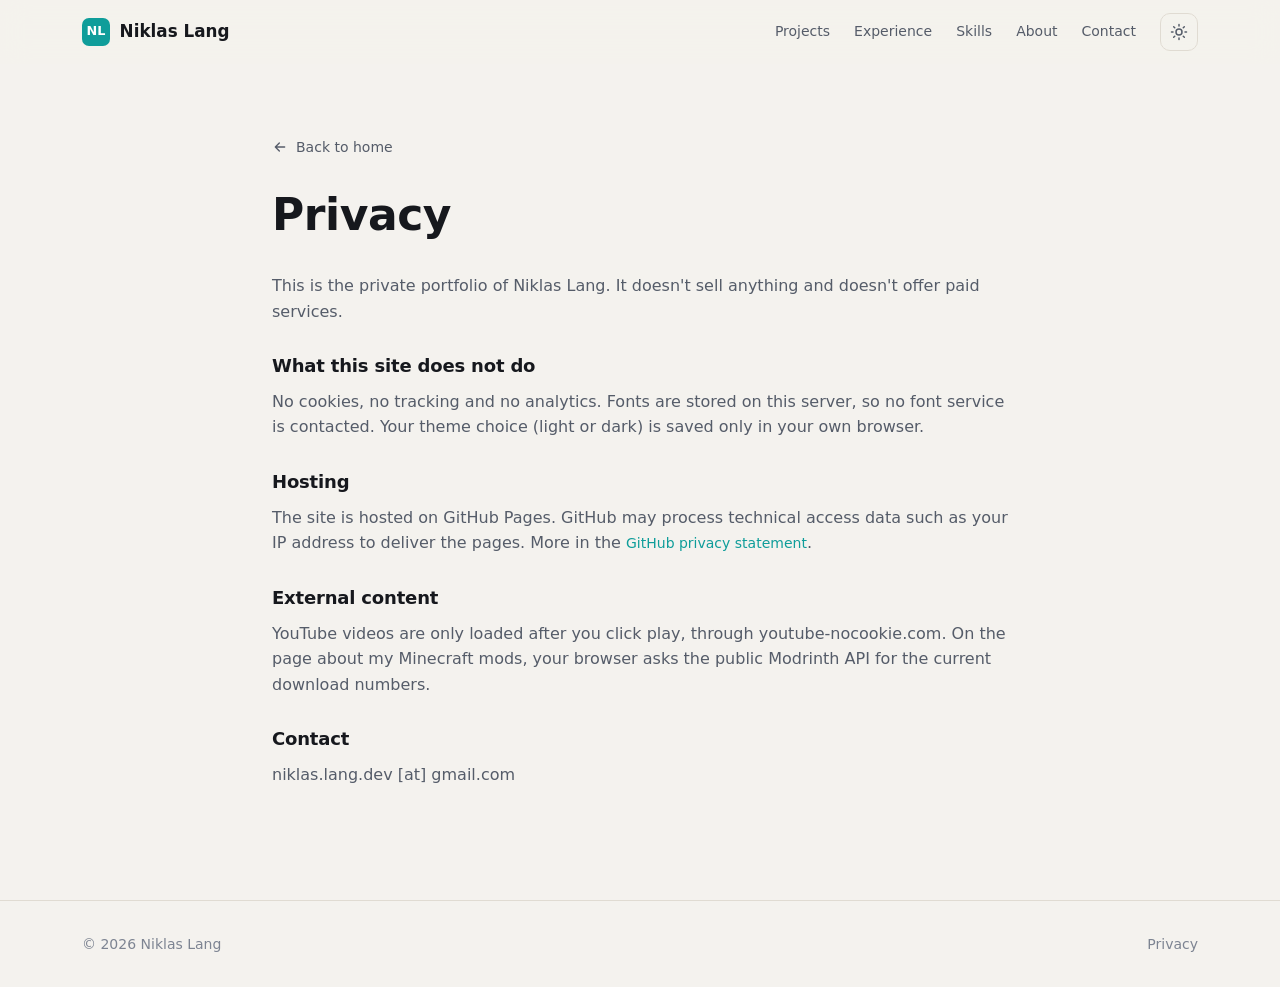
==== privacy.html @ 6e10ae69 "Updatet Infos" ====
<!doctype html>
<html lang="en" data-theme="dark">
<head>
  <meta charset="utf-8">
  <meta name="viewport" content="width=device-width, initial-scale=1">
  <title>Privacy | Niklas Lang</title>
  <meta name="description" content="Privacy information for this website.">
  <meta property="og:title" content="Niklas Lang | Technical Game Developer">
  <meta property="og:description" content="Gameplay systems, 3D pipelines, mods and game jam projects.">
  <meta property="og:image" content="assets/camping-diorama/cover.webp">
  <link rel="icon" href="data:image/svg+xml,%3Csvg xmlns='http://www.w3.org/2000/svg' viewBox='0 0 32 32'%3E%3Crect width='32' height='32' rx='8' fill='%233ddbd9'/%3E%3Ctext x='16' y='22' font-family='Arial' font-weight='700' font-size='15' text-anchor='middle' fill='%23062625'%3ENL%3C/text%3E%3C/svg%3E">
  <link rel="preload" href="assets/fonts/space-grotesk-latin-700-normal.woff2" as="font" type="font/woff2" crossorigin>
  <link rel="preload" href="assets/fonts/inter-latin-400-normal.woff2" as="font" type="font/woff2" crossorigin>
  <!-- Set the theme before first paint, so there is no flash of the wrong theme -->
  <script>
    (function () {
      var t = null;
      try { t = localStorage.getItem("theme"); } catch (e) {}
      if (!t) t = window.matchMedia("(prefers-color-scheme: light)").matches ? "light" : "dark";
      document.documentElement.setAttribute("data-theme", t);
    })();
  </script>
  <link rel="stylesheet" href="css/style.css">
</head>
<body>
  <a class="skip-link" href="#main">Skip to content</a>

  <header class="site-header">
    <div class="container">
      <a class="brand" href="index.html" aria-label="Niklas Lang, home"><span class="brand-mark">NL</span><span>Niklas Lang</span></a>
      <nav class="nav" id="nav" aria-label="Main">
        <a href="index.html#projects">Projects</a>
        <a href="index.html#experience">Experience</a>
        <a href="index.html#skills">Skills</a>
        <a href="index.html#about">About</a>
        <a href="index.html#contact">Contact</a>
      </nav>
      <button class="icon-btn menu-toggle" type="button" aria-label="Open menu" aria-expanded="false" aria-controls="nav">
        <svg viewBox="0 0 24 24" fill="none" stroke="currentColor" stroke-width="2" stroke-linecap="round"><path d="M4 7h16M4 12h16M4 17h16"/></svg>
      </button>
      <button class="icon-btn theme-toggle" type="button" aria-label="Toggle light and dark theme">
        <svg class="icon-moon" viewBox="0 0 24 24" fill="none" stroke="currentColor" stroke-width="2" stroke-linecap="round" stroke-linejoin="round"><path d="M21 12.8A9 9 0 1 1 11.2 3a7 7 0 0 0 9.8 9.8z"/></svg>
        <svg class="icon-sun" viewBox="0 0 24 24" fill="none" stroke="currentColor" stroke-width="2" stroke-linecap="round"><circle cx="12" cy="12" r="4"/><path d="M12 2v2M12 20v2M4.9 4.9l1.4 1.4M17.7 17.7l1.4 1.4M2 12h2M20 12h2M4.9 19.1l1.4-1.4M17.7 6.3l1.4-1.4"/></svg>
      </button>
    </div>
  </header>

    <main id="main">
    <div class="container legal">
      <a class="back-link" href="index.html"><svg viewBox="0 0 24 24" fill="none" stroke="currentColor" stroke-width="2" stroke-linecap="round" stroke-linejoin="round" aria-hidden="true"><path d="M5 12h14M13 6l6 6-6 6"/></svg>Back to home</a>
      <h1>Privacy</h1>
      <p>This is the private portfolio of Niklas Lang. It doesn't sell anything and doesn't offer paid services.</p>
      <h2>What this site does not do</h2>
      <p>No cookies, no tracking and no analytics. Fonts are stored on this server, so no font service is contacted. Your theme choice (light or dark) is saved only in your own browser.</p>
      <h2>Hosting</h2>
      <p>The site is hosted on GitHub Pages. GitHub may process technical access data such as your IP address to deliver the pages. More in the <a class="text-link" href="https://docs.github.com/en/site-policy/privacy-policies/github-general-privacy-statement" target="_blank" rel="noopener">GitHub privacy statement</a>.</p>
      <h2>External content</h2>
      <p>YouTube videos are only loaded after you click play, through youtube-nocookie.com. On the page about my Minecraft mods, your browser asks the public Modrinth API for the current download numbers.</p>
      <h2>Contact</h2>
      <p>niklas.lang.dev [at] gmail.com</p>
    </div>
  </main>

  <footer class="site-footer">
    <div class="container">
      <span>© <span data-year></span> Niklas Lang</span>
      <div class="footer-links" id="footer-links">
        <a href="privacy.html">Privacy</a>
      </div>
    </div>
  </footer>

  <script src="js/shared.js"></script>
  
</body>
</html>
---- css/style.css ----
/* ==========================================================================
   Niklas Lang – Portfolio
   One stylesheet for all pages. Structure:
   1. Fonts   2. Tokens (colours, spacing, type)   3. Base
   4. Layout & header   5. Hero   6. Sections   7. Cards & filters
   8. Experience / skills / about / contact   9. Project page
   10. Lightbox   11. Placeholders & TODO   12. Motion
   ========================================================================== */

/* ---------- 1. Fonts (self-hosted, no Google CDN) ---------- */
@font-face { font-family: "Inter"; src: url("../assets/fonts/inter-latin-400-normal.woff2") format("woff2"); font-weight: 400; font-display: swap; }
@font-face { font-family: "Inter"; src: url("../assets/fonts/inter-latin-500-normal.woff2") format("woff2"); font-weight: 500; font-display: swap; }
@font-face { font-family: "Inter"; src: url("../assets/fonts/inter-latin-600-normal.woff2") format("woff2"); font-weight: 600; font-display: swap; }
@font-face { font-family: "Space Grotesk"; src: url("../assets/fonts/space-grotesk-latin-500-normal.woff2") format("woff2"); font-weight: 500; font-display: swap; }
@font-face { font-family: "Space Grotesk"; src: url("../assets/fonts/space-grotesk-latin-700-normal.woff2") format("woff2"); font-weight: 700; font-display: swap; }
@font-face { font-family: "JetBrains Mono"; src: url("../assets/fonts/jetbrains-mono-latin-400-normal.woff2") format("woff2"); font-weight: 400; font-display: swap; }

/* ---------- 2. Design tokens ---------- */
:root {
  /* Accent – change this one value to re-colour the whole site */
  --accent: #3ddbd9;
  --accent-ink: #062625;              /* text on accent backgrounds */

  /* Dark theme (default) */
  --bg: #0e1014;
  --bg-soft: #12151b;
  --surface: #161a21;
  --surface-2: #1c212a;
  --border: #262c37;
  --border-strong: #343c4a;
  --text: #e8ebf0;
  --text-muted: #9aa3b2;
  --text-faint: #6b7385;
  --accent-soft: color-mix(in srgb, var(--accent) 14%, transparent);
  --accent-line: color-mix(in srgb, var(--accent) 45%, transparent);
  --grid-line: rgba(255, 255, 255, 0.035);
  --shadow: 0 20px 50px -20px rgba(0, 0, 0, 0.6);

  /* Type */
  --font-head: "Space Grotesk", system-ui, sans-serif;
  --font-body: "Inter", system-ui, sans-serif;
  --font-mono: "JetBrains Mono", ui-monospace, monospace;
  --fs-xs: 0.75rem;
  --fs-sm: 0.875rem;
  --fs-base: 1rem;
  --fs-lg: 1.125rem;
  --fs-xl: clamp(1.4rem, 1.1rem + 1vw, 1.75rem);
  --fs-2xl: clamp(1.9rem, 1.3rem + 2.2vw, 2.75rem);
  --fs-hero: clamp(2.75rem, 1.6rem + 5.2vw, 5.25rem);

  /* Spacing & shape */
  --space-1: 0.25rem; --space-2: 0.5rem; --space-3: 0.75rem; --space-4: 1rem;
  --space-5: 1.5rem; --space-6: 2rem; --space-7: 3rem; --space-8: 4.5rem; --space-9: 7rem;
  --radius: 14px;
  --radius-sm: 8px;
  --max-w: 1180px;
  --gutter: clamp(1rem, 4vw, 2rem);
  --header-h: 64px;
  --ease: cubic-bezier(0.2, 0.7, 0.2, 1);
  color-scheme: dark;
}

/* Light theme – warm off-white, same structure */
:root[data-theme="light"] {
  --accent: #0f9d9a;
  --accent-ink: #ffffff;
  --bg: #f4f2ee;
  --bg-soft: #efece6;
  --surface: #fbfaf7;
  --surface-2: #f1eee8;
  --border: #e0dbd2;
  --border-strong: #cfc8bc;
  --text: #16181d;
  --text-muted: #555c69;
  --text-faint: #7d8492;
  --grid-line: rgba(0, 0, 0, 0.045);
  --shadow: 0 20px 40px -24px rgba(40, 30, 10, 0.25);
  color-scheme: light;
}

/* ---------- 3. Base ---------- */
*, *::before, *::after { box-sizing: border-box; }
html { scroll-behavior: smooth; scroll-padding-top: calc(var(--header-h) + 1rem); -webkit-text-size-adjust: 100%; }
body {
  margin: 0;
  background: var(--bg);
  color: var(--text);
  font-family: var(--font-body);
  font-size: var(--fs-base);
  line-height: 1.6;
  -webkit-font-smoothing: antialiased;
  overflow-x: hidden;
  transition: background-color 0.3s var(--ease), color 0.3s var(--ease);
}
img { max-width: 100%; display: block; }
h1, h2, h3, h4 { font-family: var(--font-head); line-height: 1.15; margin: 0; font-weight: 700; letter-spacing: -0.01em; }
p { margin: 0; }
a { color: inherit; text-decoration: none; }
a:hover { color: var(--accent); }
ul { margin: 0; padding: 0; }
button { font: inherit; color: inherit; background: none; border: 0; cursor: pointer; }
:focus-visible { outline: 2px solid var(--accent); outline-offset: 3px; border-radius: 4px; }
::selection { background: var(--accent); color: var(--accent-ink); }

.container { width: 100%; max-width: var(--max-w); margin: 0 auto; padding: 0 var(--gutter); }
.visually-hidden { position: absolute !important; width: 1px; height: 1px; overflow: hidden; clip: rect(0 0 0 0); white-space: nowrap; }
.skip-link { position: absolute; left: 1rem; top: -100px; background: var(--accent); color: var(--accent-ink); padding: 0.5rem 1rem; border-radius: var(--radius-sm); z-index: 100; }
.skip-link:focus { top: 1rem; }
.mono { font-family: var(--font-mono); font-size: var(--fs-xs); letter-spacing: 0.04em; }

/* ---------- 4. Header ---------- */
.site-header {
  position: sticky; top: 0; z-index: 50;
  height: var(--header-h);
  background: color-mix(in srgb, var(--bg) 78%, transparent);
  backdrop-filter: blur(14px) saturate(140%);
  -webkit-backdrop-filter: blur(14px) saturate(140%);
  border-bottom: 1px solid transparent;
  transition: border-color 0.3s var(--ease);
}
.site-header.scrolled { border-bottom-color: var(--border); }
.site-header .container { height: 100%; display: flex; align-items: center; gap: var(--space-5); }
.brand { font-family: var(--font-head); font-weight: 700; font-size: 1.05rem; display: flex; align-items: center; gap: 0.6rem; white-space: nowrap; }
.brand-mark {
  width: 28px; height: 28px; border-radius: 7px; display: grid; place-items: center;
  background: var(--accent); color: var(--accent-ink); font-size: 0.8rem; font-weight: 700; letter-spacing: 0;
}
.nav { margin-left: auto; display: flex; gap: var(--space-5); font-size: var(--fs-sm); color: var(--text-muted); }
.nav a { position: relative; padding: 0.25rem 0; }
.nav a::after { content: ""; position: absolute; left: 0; right: 0; bottom: -2px; height: 1px; background: var(--accent); transform: scaleX(0); transform-origin: left; transition: transform 0.25s var(--ease); }
.nav a:hover::after, .nav a.active::after { transform: scaleX(1); }
.nav a.active { color: var(--text); }
.icon-btn {
  width: 38px; height: 38px; border-radius: 10px; display: grid; place-items: center; flex-shrink: 0;
  border: 1px solid var(--border); color: var(--text-muted); transition: all 0.2s var(--ease);
}
.icon-btn:hover { color: var(--accent); border-color: var(--accent-line); }
.icon-btn svg { width: 18px; height: 18px; }
.theme-toggle .icon-sun { display: none; }
:root[data-theme="light"] .theme-toggle .icon-sun { display: block; }
:root[data-theme="light"] .theme-toggle .icon-moon { display: none; }
.menu-toggle { display: none; }

@media (max-width: 760px) {
  .nav {
    position: fixed; inset: var(--header-h) 0 auto 0; flex-direction: column; gap: 0;
    background: var(--bg); border-bottom: 1px solid var(--border); padding: var(--space-2) var(--gutter) var(--space-4);
    transform: translateY(-8px); opacity: 0; pointer-events: none; transition: all 0.25s var(--ease);
  }
  .nav.open { transform: none; opacity: 1; pointer-events: auto; }
  .nav a { padding: var(--space-3) 0; font-size: var(--fs-base); border-bottom: 1px solid var(--border); }
  .nav a:last-child { border-bottom: 0; }
  .nav a::after { display: none; }
  .menu-toggle { display: grid; margin-left: auto; }
  .theme-toggle { margin-left: 0; }
}

/* ---------- 5. Hero ---------- */
.hero { position: relative; padding: clamp(3.5rem, 10vw, 7.5rem) 0 clamp(3rem, 8vw, 6rem); overflow: hidden; }
/* subtle blueprint grid – static, fades out towards the bottom */
.hero::before {
  content: ""; position: absolute; inset: 0; z-index: -1;
  background-image:
    linear-gradient(var(--grid-line) 1px, transparent 1px),
    linear-gradient(90deg, var(--grid-line) 1px, transparent 1px);
  background-size: 48px 48px;
  mask-image: radial-gradient(ellipse 80% 70% at 30% 30%, #000 30%, transparent 75%);
  -webkit-mask-image: radial-gradient(ellipse 80% 70% at 30% 30%, #000 30%, transparent 75%);
}
.hero::after {
  content: ""; position: absolute; z-index: -1; width: 520px; height: 520px; right: -120px; top: -160px;
  background: radial-gradient(circle, var(--accent-soft), transparent 65%); filter: blur(10px);
}
.hero-grid { display: grid; grid-template-columns: 1.4fr 1fr; gap: var(--space-7); align-items: end; }
.hero-label { color: var(--accent); display: inline-flex; align-items: center; gap: 0.6rem; margin-bottom: var(--space-5); }
.hero-label .dot { width: 8px; height: 8px; border-radius: 50%; background: var(--accent); box-shadow: 0 0 0 4px var(--accent-soft); }
.hero h1 { font-size: var(--fs-hero); letter-spacing: -0.035em; line-height: 0.98; }
.hero h1 .role { display: block; color: var(--text-muted); font-weight: 500; font-size: 0.48em; letter-spacing: -0.015em; margin-top: 0.5rem; }
.hero-tagline { font-size: var(--fs-lg); color: var(--text-muted); max-width: 34rem; margin-top: var(--space-5); }
.hero-actions { display: flex; flex-wrap: wrap; gap: var(--space-3); margin-top: var(--space-6); align-items: center; }
.hero-social { display: flex; gap: var(--space-2); margin-left: var(--space-2); }

.now-card { background: var(--surface); border: 1px solid var(--border); border-radius: var(--radius); padding: var(--space-5); box-shadow: var(--shadow); }
.now-card h2 { font-family: var(--font-mono); font-weight: 400; font-size: var(--fs-xs); color: var(--text-faint); letter-spacing: 0.08em; text-transform: uppercase; margin-bottom: var(--space-4); }
.now-card li { list-style: none; display: grid; grid-template-columns: 14px 1fr; gap: var(--space-3); font-size: var(--fs-sm); color: var(--text-muted); padding: var(--space-2) 0; }
.now-card li + li { border-top: 1px dashed var(--border); }
.now-card li::before { content: ""; width: 6px; height: 6px; margin-top: 0.55em; border-radius: 2px; background: var(--accent); }
.now-card .loc { margin-top: var(--space-4); padding-top: var(--space-4); border-top: 1px solid var(--border); color: var(--text-faint); }

@media (max-width: 860px) {
  .hero-grid { grid-template-columns: 1fr; gap: var(--space-6); }
}

/* Buttons */
.btn {
  display: inline-flex; align-items: center; gap: 0.55rem; padding: 0.75rem 1.2rem; border-radius: 10px;
  font-weight: 500; font-size: var(--fs-sm); border: 1px solid var(--border-strong); color: var(--text);
  transition: transform 0.2s var(--ease), background 0.2s var(--ease), border-color 0.2s var(--ease), color 0.2s;
}
.btn svg { width: 16px; height: 16px; }
.btn:hover { border-color: var(--accent); color: var(--accent); transform: translateY(-1px); }
.btn-primary { background: var(--accent); color: var(--accent-ink); border-color: var(--accent); }
.btn-primary:hover { color: var(--accent-ink); background: color-mix(in srgb, var(--accent) 88%, #fff); }

/* ---------- 6. Sections ---------- */
.section { padding: var(--space-9) 0 0; }
.section:last-of-type { padding-bottom: var(--space-9); }
.section-head { display: flex; align-items: end; justify-content: space-between; gap: var(--space-5); flex-wrap: wrap; margin-bottom: var(--space-6); }
.section-kicker { color: var(--accent); margin-bottom: var(--space-3); display: block; }
.section-head h2 { font-size: var(--fs-2xl); }
.section-sub { color: var(--text-muted); max-width: 36rem; margin-top: var(--space-3); }

/* ---------- 7. Filters & project cards ---------- */
.filters { display: flex; flex-wrap: wrap; gap: var(--space-2); }
.filter {
  padding: 0.45rem 0.9rem; border-radius: 999px; border: 1px solid var(--border); font-size: var(--fs-sm); color: var(--text-muted);
  transition: all 0.2s var(--ease);
}
.filter:hover { color: var(--text); border-color: var(--border-strong); }
.filter[aria-pressed="true"] { background: var(--accent); border-color: var(--accent); color: var(--accent-ink); }

.project-grid { display: grid; grid-template-columns: repeat(6, 1fr); gap: var(--space-5); }
.project-grid .card { grid-column: span 2; }
.project-grid .card:first-child { grid-column: 1 / -1; }
.project-grid .card:first-child .card-media { aspect-ratio: 21 / 9; }
.project-grid.wip-grid { grid-template-columns: repeat(2, 1fr); }
.project-grid.wip-grid .card, .project-grid.wip-grid .card:first-child { grid-column: auto; }
.project-grid.wip-grid .card:first-child .card-media { aspect-ratio: 16 / 10; }
@media (max-width: 1000px) {
  .project-grid .card { grid-column: span 3; }
}
@media (max-width: 760px) {
  .project-grid, .project-grid.wip-grid { grid-template-columns: 1fr; }
  .project-grid .card, .project-grid .card:first-child { grid-column: 1 / -1; }
  .project-grid .card:first-child .card-media { aspect-ratio: 16 / 10; }
}
.card {
  --mx: 50%; --my: 50%;
  position: relative; display: flex; flex-direction: column; border-radius: var(--radius); overflow: hidden;
  background: var(--surface); border: 1px solid var(--border);
  transition: border-color 0.3s var(--ease), transform 0.3s var(--ease), box-shadow 0.3s var(--ease);
  isolation: isolate;
}
.card.is-hidden { display: none; }
/* cursor-following glow */
.card::before {
  content: ""; position: absolute; inset: 0; z-index: 2; pointer-events: none; opacity: 0; transition: opacity 0.3s var(--ease);
  background: radial-gradient(420px circle at var(--mx) var(--my), color-mix(in srgb, var(--accent) 12%, transparent), transparent 45%);
}
.card:hover { border-color: var(--accent-line); transform: translateY(-3px); box-shadow: var(--shadow); }
.card:hover::before { opacity: 1; }
.card-link { position: absolute; inset: 0; z-index: 3; border-radius: var(--radius); }
.card-media { position: relative; aspect-ratio: 16 / 10; overflow: hidden; background: var(--surface-2); }
.card-media img, .card-media video, .card-media .placeholder { position: absolute; inset: 0; width: 100%; height: 100%; object-fit: cover; }
.card-media img { transition: transform 0.6s var(--ease), opacity 0.4s var(--ease); }
.card:hover .card-media img { transform: scale(1.04); }
.card-media video { opacity: 0; transition: opacity 0.4s var(--ease); }
.card.playing .card-media video { opacity: 1; }
.card-media::after { content: ""; position: absolute; inset: 0; background: linear-gradient(to top, color-mix(in srgb, var(--surface) 55%, transparent), transparent 40%); pointer-events: none; }
.card-body { padding: var(--space-5); display: flex; flex-direction: column; gap: var(--space-3); flex: 1; }
.card-title { font-size: var(--fs-xl); display: flex; align-items: center; gap: var(--space-3); flex-wrap: wrap; }
.card-tagline { color: var(--text-muted); font-size: var(--fs-sm); }
.card-foot { margin-top: auto; display: flex; align-items: center; justify-content: space-between; gap: var(--space-3); padding-top: var(--space-2); }
.card-arrow { width: 34px; height: 34px; border-radius: 50%; display: grid; place-items: center; border: 1px solid var(--border); color: var(--text-muted); transition: all 0.25s var(--ease); flex-shrink: 0; }
.card-arrow svg { width: 15px; height: 15px; }
.card:hover .card-arrow { background: var(--accent); border-color: var(--accent); color: var(--accent-ink); transform: rotate(-45deg); }
.card.is-soon .card-media img, .card.is-soon .card-media .placeholder { filter: saturate(0.4) blur(1px); opacity: 0.6; }

.chips { display: flex; flex-wrap: wrap; gap: 0.4rem; }
.chip { font-family: var(--font-mono); font-size: 0.7rem; padding: 0.25rem 0.55rem; border-radius: 6px; background: var(--surface-2); color: var(--text-muted); border: 1px solid var(--border); white-space: nowrap; }
.badge {
  font-family: var(--font-mono); font-size: 0.66rem; font-weight: 400; letter-spacing: 0.06em; text-transform: uppercase;
  padding: 0.25rem 0.55rem; border-radius: 6px; background: var(--accent-soft); color: var(--accent); border: 1px solid var(--accent-line);
  display: inline-flex; align-items: center; gap: 0.4rem; white-space: nowrap;
}
.badge::before { content: ""; width: 6px; height: 6px; border-radius: 50%; background: currentColor; animation: pulse 2s infinite; }
.badge.soon { background: transparent; color: var(--text-muted); border-color: var(--border-strong); }
.badge.soon::before { animation: none; }
@keyframes pulse { 50% { opacity: 0.35; } }
.badge-float { position: absolute; top: var(--space-4); left: var(--space-4); z-index: 1; backdrop-filter: blur(6px); background: color-mix(in srgb, var(--bg) 70%, transparent); }

/* Other work – compact horizontal cards */
.other-grid { display: grid; grid-template-columns: repeat(auto-fill, minmax(320px, 1fr)); gap: var(--space-4); }
.mini-card { display: grid; grid-template-columns: 120px 1fr; gap: var(--space-4); align-items: center; padding: var(--space-3); border-radius: var(--radius); background: var(--surface); border: 1px solid var(--border); transition: border-color 0.25s var(--ease); }
.mini-card:hover { border-color: var(--accent-line); }
.mini-media { position: relative; aspect-ratio: 1; border-radius: var(--radius-sm); overflow: hidden; background: var(--surface-2); padding: 0; }
.mini-media img, .mini-media .placeholder { width: 100%; height: 100%; object-fit: cover; }
.mini-media:hover img { transform: scale(1.05); }
.mini-media img { transition: transform 0.4s var(--ease); }
.mini-body h3 { font-size: var(--fs-lg); margin-bottom: var(--space-1); }
.mini-body p { font-size: var(--fs-sm); color: var(--text-muted); margin-bottom: var(--space-3); }
.mini-actions { display: flex; align-items: center; gap: var(--space-3); flex-wrap: wrap; }
.text-link { font-size: var(--fs-sm); color: var(--accent); display: inline-flex; align-items: center; gap: 0.35rem; font-weight: 500; }
.text-link svg { width: 14px; height: 14px; }
@media (max-width: 420px) { .mini-card { grid-template-columns: 88px 1fr; } .other-grid { grid-template-columns: 1fr; } }

/* ---------- 8. Experience / skills / about / contact ---------- */
.timeline { position: relative; display: grid; gap: var(--space-2); }
.tl-item { display: grid; grid-template-columns: 170px 1fr; gap: var(--space-5); padding: var(--space-5) 0; border-top: 1px solid var(--border); }
.tl-item:last-child { border-bottom: 1px solid var(--border); }
.tl-period { color: var(--text-faint); padding-top: 0.2rem; }
.tl-item h3 { font-size: var(--fs-lg); }
.tl-org { color: var(--accent); font-size: var(--fs-sm); font-weight: 500; margin-top: 0.15rem; }
.tl-text { color: var(--text-muted); font-size: var(--fs-sm); margin-top: var(--space-2); }
@media (max-width: 640px) { .tl-item { grid-template-columns: 1fr; gap: var(--space-2); } }

.skills-grid { display: grid; grid-template-columns: repeat(auto-fit, minmax(250px, 1fr)); gap: var(--space-4); }
.skill-group { background: var(--surface); border: 1px solid var(--border); border-radius: var(--radius); padding: var(--space-5); }
.skill-group h3 { font-size: var(--fs-base); margin-bottom: var(--space-4); display: flex; justify-content: space-between; align-items: baseline; }
.skill-group h3 .mono { color: var(--text-faint); font-weight: 400; }
.skill-group .chip { font-size: 0.75rem; }

.about-grid { display: grid; grid-template-columns: 1fr 1.6fr; gap: var(--space-7); }
.about-text { display: grid; gap: var(--space-4); color: var(--text-muted); font-size: var(--fs-lg); }
.about-text p:first-child { color: var(--text); }
.about-meta { display: grid; gap: var(--space-4); align-content: start; }
.meta-row { display: grid; gap: var(--space-1); padding-bottom: var(--space-4); border-bottom: 1px solid var(--border); }
.meta-row .mono { color: var(--text-faint); text-transform: uppercase; letter-spacing: 0.08em; }
@media (max-width: 860px) { .about-grid { grid-template-columns: 1fr; gap: var(--space-6); } }

.contact-box {
  position: relative; overflow: hidden; border-radius: calc(var(--radius) * 1.4); border: 1px solid var(--border);
  background: var(--surface); padding: clamp(2rem, 6vw, 4rem); text-align: center;
}
.contact-box::before {
  content: ""; position: absolute; inset: 0; z-index: 0;
  background-image: linear-gradient(var(--grid-line) 1px, transparent 1px), linear-gradient(90deg, var(--grid-line) 1px, transparent 1px);
  background-size: 32px 32px; mask-image: radial-gradient(ellipse at center, #000, transparent 70%); -webkit-mask-image: radial-gradient(ellipse at center, #000, transparent 70%);
}
.contact-box > * { position: relative; }
.contact-box h2 { font-size: var(--fs-2xl); margin-bottom: var(--space-3); }
.contact-box p { color: var(--text-muted); max-width: 32rem; margin: 0 auto var(--space-6); }
.contact-actions { display: flex; justify-content: center; flex-wrap: wrap; gap: var(--space-3); }

.site-footer { border-top: 1px solid var(--border); padding: var(--space-6) 0; color: var(--text-faint); font-size: var(--fs-sm); }
.site-footer .container { display: flex; justify-content: space-between; align-items: center; gap: var(--space-4); flex-wrap: wrap; }
.footer-links { display: flex; gap: var(--space-5); flex-wrap: wrap; }

/* ---------- 9. Project page ---------- */
.project-hero { padding: var(--space-7) 0 var(--space-6); }
.back-link { display: inline-flex; align-items: center; gap: 0.5rem; color: var(--text-muted); font-size: var(--fs-sm); margin-bottom: var(--space-6); }
.back-link svg { width: 16px; height: 16px; transform: rotate(180deg); }
.project-title-row { display: flex; align-items: center; gap: var(--space-4); flex-wrap: wrap; margin-bottom: var(--space-4); }
.project-hero h1 { font-size: var(--fs-hero); letter-spacing: -0.035em; }
.project-tagline { font-size: var(--fs-lg); color: var(--text-muted); max-width: 46rem; }
.project-chips { margin-top: var(--space-5); }

.media-frame { position: relative; border-radius: var(--radius); overflow: hidden; border: 1px solid var(--border); background: #000; aspect-ratio: 16 / 9; }
.media-frame img, .media-frame iframe, .media-frame .placeholder { position: absolute; inset: 0; width: 100%; height: 100%; object-fit: cover; border: 0; }
.media-frame.portrait { aspect-ratio: 16 / 9; }
.media-frame.portrait img { object-fit: contain; }
.media-frame.portrait .blur-bg { position: absolute; inset: -20px; width: calc(100% + 40px); height: calc(100% + 40px); object-fit: cover; filter: blur(28px) brightness(0.55); }
.yt-poster { position: absolute; inset: 0; width: 100%; height: 100%; padding: 0; }
.yt-poster img { transition: transform 0.6s var(--ease), filter 0.3s; }
.yt-poster:hover img { transform: scale(1.02); filter: brightness(0.85); }
.yt-play {
  position: absolute; left: 50%; top: 50%; translate: -50% -50%; display: flex; align-items: center; gap: 0.75rem;
  padding: 0.9rem 1.4rem 0.9rem 1rem; border-radius: 999px; background: var(--accent); color: var(--accent-ink); font-weight: 600; font-size: var(--fs-sm);
  box-shadow: 0 10px 40px -10px rgba(0, 0, 0, 0.7); transition: transform 0.25s var(--ease);
}
.yt-play svg { width: 22px; height: 22px; }
.yt-poster:hover .yt-play { transform: scale(1.05); }
.yt-note { position: absolute; bottom: var(--space-3); left: 50%; translate: -50% 0; font-size: 0.7rem; color: rgba(255, 255, 255, 0.75); background: rgba(0, 0, 0, 0.55); padding: 0.25rem 0.6rem; border-radius: 6px; white-space: nowrap; }

.project-layout { display: grid; grid-template-columns: minmax(0, 1fr) 320px; gap: var(--space-7); padding: var(--space-7) 0 0; align-items: start; }
.project-main { display: grid; gap: var(--space-8); min-width: 0; }
.project-aside { position: sticky; top: calc(var(--header-h) + var(--space-5)); display: grid; gap: var(--space-4); }
@media (max-width: 960px) { .project-layout { grid-template-columns: 1fr; } .project-aside { position: static; order: -1; } }

.facts { background: var(--surface); border: 1px solid var(--border); border-radius: var(--radius); padding: var(--space-5); }
.facts h2, .aside-title { font-family: var(--font-mono); font-weight: 400; font-size: var(--fs-xs); color: var(--text-faint); letter-spacing: 0.08em; text-transform: uppercase; margin-bottom: var(--space-3); }
.facts dl { margin: 0; display: grid; }
.facts .fact { display: grid; gap: 0.1rem; padding: var(--space-3) 0; border-top: 1px solid var(--border); }
.facts .fact:first-child { border-top: 0; padding-top: 0; }
.facts dt { font-size: var(--fs-xs); color: var(--text-faint); }
.facts dd { margin: 0; font-size: var(--fs-sm); }
.stats { display: grid; grid-template-columns: 1fr 1fr; gap: var(--space-3); }
.stat { background: var(--surface); border: 1px solid var(--border); border-radius: var(--radius); padding: var(--space-4); }
.stat-num { font-family: var(--font-head); font-size: 1.9rem; font-weight: 700; color: var(--accent); line-height: 1; font-variant-numeric: tabular-nums; }
.stat-label { font-size: var(--fs-xs); color: var(--text-muted); margin-top: var(--space-2); }
.stat-live { font-family: var(--font-mono); font-size: 0.62rem; color: var(--text-faint); margin-top: var(--space-2); display: flex; align-items: center; gap: 0.35rem; }
.stat-live::before { content: ""; width: 6px; height: 6px; border-radius: 50%; background: #39d353; }
.stat-live.offline::before { background: var(--text-faint); }
.link-buttons { display: grid; gap: var(--space-2); }
.link-buttons .btn { justify-content: space-between; }

.block h2 { font-size: var(--fs-xl); margin-bottom: var(--space-4); display: flex; align-items: center; gap: var(--space-3); }
.block h2 .mono { color: var(--accent); font-size: var(--fs-sm); }
.prose { color: var(--text-muted); font-size: var(--fs-lg); max-width: 46rem; }
.built-list { display: grid; gap: var(--space-3); max-width: 46rem; }
.built-list li { list-style: none; display: grid; grid-template-columns: 22px 1fr; gap: var(--space-3); color: var(--text-muted); }
.built-list li::before { content: "→"; color: var(--accent); font-family: var(--font-mono); }
.callout { border-left: 2px solid var(--accent); padding: var(--space-2) 0 var(--space-2) var(--space-5); }

.gallery { display: grid; grid-template-columns: repeat(auto-fill, minmax(220px, 1fr)); gap: var(--space-3); margin-top: var(--space-4); }
.gallery.portraits { grid-template-columns: repeat(auto-fill, minmax(150px, 1fr)); }
.gallery-item { position: relative; aspect-ratio: 16 / 10; border-radius: var(--radius-sm); overflow: hidden; border: 1px solid var(--border); background: var(--surface-2); padding: 0; }
.gallery.portraits .gallery-item { aspect-ratio: 9 / 16; }
.gallery-item img { width: 100%; height: 100%; object-fit: cover; transition: transform 0.5s var(--ease); }
.gallery-item:hover img { transform: scale(1.05); }
.gallery-item::after { content: ""; position: absolute; inset: 0; border-radius: inherit; box-shadow: inset 0 0 0 0 var(--accent); transition: box-shadow 0.2s; }
.gallery-item:hover::after { box-shadow: inset 0 0 0 2px var(--accent); }
.breakdown { display: grid; gap: var(--space-7); }
.breakdown-step h3 { font-size: var(--fs-lg); margin-bottom: var(--space-3); display: flex; gap: var(--space-3); align-items: baseline; }
.breakdown-step h3 .mono { color: var(--text-faint); }
.breakdown-step .prose { font-size: var(--fs-base); }

.next-project { display: flex; justify-content: space-between; align-items: center; gap: var(--space-4); padding: var(--space-6); margin-top: var(--space-8); border-radius: var(--radius); border: 1px solid var(--border); background: var(--surface); transition: border-color 0.25s; }
.next-project:hover { border-color: var(--accent-line); color: inherit; }
.next-project .mono { color: var(--text-faint); display: block; margin-bottom: var(--space-1); }
.next-project strong { font-family: var(--font-head); font-size: var(--fs-xl); }
.next-project:hover strong { color: var(--accent); }
.wip-note { display: flex; gap: var(--space-3); align-items: center; padding: var(--space-4) var(--space-5); border: 1px dashed var(--border-strong); border-radius: var(--radius); color: var(--text-muted); }
.not-found { padding: var(--space-9) 0; text-align: center; display: grid; gap: var(--space-4); justify-items: center; }

/* Imprint */
.legal { padding: var(--space-8) 0 var(--space-9); max-width: 46rem; }
.legal h1 { font-size: var(--fs-2xl); margin-bottom: var(--space-6); }
.legal h2 { font-size: var(--fs-lg); margin: var(--space-6) 0 var(--space-3); }
.legal p { color: var(--text-muted); }

/* ---------- 10. Lightbox ---------- */
.lightbox { position: fixed; inset: 0; z-index: 200; background: rgba(5, 6, 9, 0.92); backdrop-filter: blur(8px); display: grid; grid-template-rows: auto 1fr auto; opacity: 0; pointer-events: none; transition: opacity 0.25s var(--ease); }
.lightbox.open { opacity: 1; pointer-events: auto; }
.lb-top { display: flex; justify-content: space-between; align-items: center; padding: var(--space-4) var(--gutter); color: #c9cfd9; }
.lb-stage { position: relative; display: grid; place-items: center; padding: 0 var(--space-8); min-height: 0; }
.lb-stage img { max-width: 100%; max-height: 100%; object-fit: contain; border-radius: var(--radius-sm); user-select: none; }
.lb-caption { text-align: center; color: #c9cfd9; font-size: var(--fs-sm); padding: var(--space-4) var(--gutter) var(--space-5); }
.lb-btn { width: 44px; height: 44px; border-radius: 50%; display: grid; place-items: center; color: #fff; border: 1px solid rgba(255, 255, 255, 0.2); background: rgba(255, 255, 255, 0.06); transition: all 0.2s; }
.lb-btn:hover { border-color: var(--accent); color: var(--accent); }
.lb-btn svg { width: 18px; height: 18px; }
.lb-prev, .lb-next { position: absolute; top: 50%; translate: 0 -50%; }
.lb-prev { left: var(--space-4); } .lb-prev svg { transform: rotate(180deg); }
.lb-next { right: var(--space-4); }
@media (max-width: 640px) { .lb-stage { padding: 0 var(--space-3); } .lb-prev, .lb-next { display: none; } }

/* ---------- 11. Pixel art, placeholders, TODO ---------- */
img.pixel { image-rendering: pixelated; image-rendering: crisp-edges; }
.placeholder {
  display: grid; place-items: center; text-align: center; padding: var(--space-5);
  background:
    linear-gradient(var(--grid-line) 1px, transparent 1px) 0 0 / 24px 24px,
    linear-gradient(90deg, var(--grid-line) 1px, transparent 1px) 0 0 / 24px 24px,
    radial-gradient(circle at 30% 20%, color-mix(in srgb, var(--accent) 30%, transparent), transparent 55%),
    linear-gradient(135deg, var(--surface-2), var(--bg-soft));
  color: var(--text-muted);
}
.placeholder span { font-family: var(--font-head); font-weight: 700; font-size: clamp(1rem, 2.5vw, 1.5rem); color: var(--text); opacity: 0.85; }
.placeholder small { display: block; font-family: var(--font-mono); font-size: 0.65rem; letter-spacing: 0.08em; text-transform: uppercase; margin-top: 0.4rem; color: var(--text-faint); }
.todo { font-style: italic; color: var(--text-faint); }
.todo-pill { font-style: normal; font-family: var(--font-mono); font-size: 0.6rem; font-weight: 400; letter-spacing: 0.06em; padding: 0.1rem 0.4rem; border-radius: 4px; background: #f5b83d; color: #2b1d00; margin-right: 0.45rem; vertical-align: 0.15em; }

/* ---------- 12. Motion ---------- */
.reveal { opacity: 0; transform: translateY(18px); transition: opacity 0.7s var(--ease), transform 0.7s var(--ease); }
.reveal.visible { opacity: 1; transform: none; }
@media (prefers-reduced-motion: reduce) {
  html { scroll-behavior: auto; }
  *, *::before, *::after { animation: none !important; transition: none !important; }
  .reveal { opacity: 1; transform: none; }
  .card::before { display: none; }
}

/* hover lift must win over the reveal reset */
.card.reveal.visible:hover { transform: translateY(-3px); }

/* ---------- Project page: video poster, flow, development steps, code ---------- */
.media-frame video { position: absolute; inset: 0; width: 100%; height: 100%; object-fit: cover; }

/* numbered process: a real sequence, so the numbers carry meaning */
.flow { list-style: none; margin: 0; padding: 0; counter-reset: step; display: grid; grid-template-columns: repeat(auto-fit, minmax(118px, 1fr)); gap: var(--space-3); }
.flow-step { counter-increment: step; position: relative; display: grid; gap: var(--space-2); align-content: start; padding: var(--space-4); border-radius: var(--radius-sm); background: var(--surface); border: 1px solid var(--border); font-size: var(--fs-sm); color: var(--text-muted); min-width: 0; overflow-wrap: anywhere; }
.flow-step::before { content: counter(step); width: 26px; height: 26px; border-radius: 50%; display: grid; place-items: center; font-family: var(--font-mono); font-size: 0.75rem; background: var(--accent-soft); color: var(--accent); border: 1px solid var(--accent-line); }
.flow-step strong { color: var(--text); font-family: var(--font-head); font-size: var(--fs-base); }
.flow-step:not(:last-child)::after { content: "→"; position: absolute; right: -0.65rem; top: 1.35rem; color: var(--accent); font-family: var(--font-mono); z-index: 1; }
@media (max-width: 700px) { .flow-step:not(:last-child)::after { display: none; } }

.devlog { display: grid; }
.devlog-item { display: grid; grid-template-columns: 130px 1fr; gap: var(--space-5); padding: var(--space-4) 0; border-top: 1px solid var(--border); }
.devlog-item:last-child { border-bottom: 1px solid var(--border); }
.devlog-when { color: var(--accent); padding-top: 0.2rem; }
.devlog-item h3 { font-size: var(--fs-base); margin-bottom: var(--space-1); }
.devlog-item p { color: var(--text-muted); font-size: var(--fs-sm); max-width: 44rem; }
@media (max-width: 640px) { .devlog-item { grid-template-columns: 1fr; gap: var(--space-1); } }

.snippet { margin: 0; display: grid; gap: var(--space-4); }
.code-frame { border-radius: var(--radius-sm); border: 1px solid var(--border); background: var(--bg-soft); overflow: hidden; min-width: 0; }
.code-head { display: flex; justify-content: space-between; align-items: center; gap: var(--space-3); padding: var(--space-2) var(--space-4); border-bottom: 1px solid var(--border); color: var(--text-faint); background: var(--surface); flex-wrap: wrap; }
.code-frame pre { margin: 0; padding: var(--space-4); overflow-x: auto; font-family: var(--font-mono); font-size: 0.8rem; line-height: 1.65; color: var(--text); tab-size: 4; }
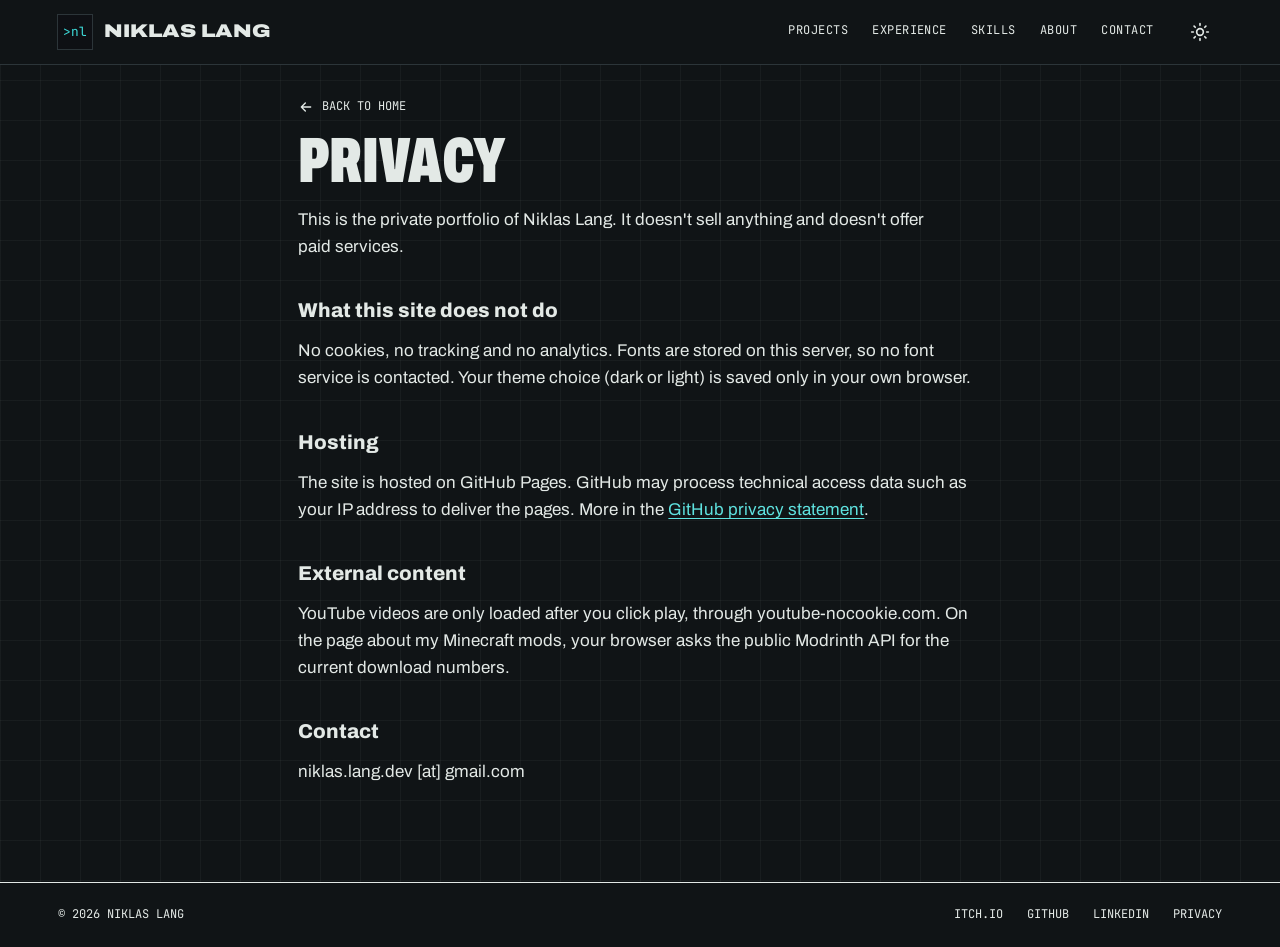
==== commit 1d208ac8: "feat: redesign portfolio as engineering datasheet and update projects - new look: drafting-paper she" ====
--- a/privacy.html
+++ b/privacy.html
@@ -7,17 +7,19 @@
   <meta name="description" content="Privacy information for this website.">
   <meta property="og:title" content="Niklas Lang | Technical Game Developer">
   <meta property="og:description" content="Gameplay systems, 3D pipelines, mods and game jam projects.">
-  <meta property="og:image" content="assets/camping-diorama/cover.webp">
-  <link rel="icon" href="data:image/svg+xml,%3Csvg xmlns='http://www.w3.org/2000/svg' viewBox='0 0 32 32'%3E%3Crect width='32' height='32' rx='8' fill='%233ddbd9'/%3E%3Ctext x='16' y='22' font-family='Arial' font-weight='700' font-size='15' text-anchor='middle' fill='%23062625'%3ENL%3C/text%3E%3C/svg%3E">
-  <link rel="preload" href="assets/fonts/space-grotesk-latin-700-normal.woff2" as="font" type="font/woff2" crossorigin>
-  <link rel="preload" href="assets/fonts/inter-latin-400-normal.woff2" as="font" type="font/woff2" crossorigin>
+  <meta property="og:url" content="https://opniki.github.io/">
+  <meta property="og:type" content="website">
+  <meta property="og:image" content="https://opniki.github.io/assets/og.jpg">
+  <link rel="icon" href="data:image/svg+xml,%3Csvg xmlns='http://www.w3.org/2000/svg' viewBox='0 0 32 32'%3E%3Crect width='32' height='32' fill='%23121517'/%3E%3Ctext x='16' y='21' font-family='monospace' font-size='13' text-anchor='middle' fill='%233ddbd9'%3E%3Enl%3C/text%3E%3C/svg%3E">
+  <link rel="preload" href="assets/fonts/archivo-var-latin.woff2" as="font" type="font/woff2" crossorigin>
   <!-- Set the theme before first paint, so there is no flash of the wrong theme -->
   <script>
     (function () {
       var t = null;
       try { t = localStorage.getItem("theme"); } catch (e) {}
-      if (!t) t = window.matchMedia("(prefers-color-scheme: light)").matches ? "light" : "dark";
+      if (!t) t = "dark"; // dark by default, the toggle switches to the light sheet
       document.documentElement.setAttribute("data-theme", t);
+      document.documentElement.classList.add("js");
     })();
   </script>
   <link rel="stylesheet" href="css/style.css">
@@ -27,7 +29,7 @@
 
   <header class="site-header">
     <div class="container">
-      <a class="brand" href="index.html" aria-label="Niklas Lang, home"><span class="brand-mark">NL</span><span>Niklas Lang</span></a>
+      <a class="brand" href="index.html" aria-label="Niklas Lang, home"><span class="brand-mark" aria-hidden="true">&gt;nl</span><span>Niklas Lang</span></a>
       <nav class="nav" id="nav" aria-label="Main">
         <a href="index.html#projects">Projects</a>
         <a href="index.html#experience">Experience</a>
@@ -51,7 +53,7 @@
       <h1>Privacy</h1>
       <p>This is the private portfolio of Niklas Lang. It doesn't sell anything and doesn't offer paid services.</p>
       <h2>What this site does not do</h2>
-      <p>No cookies, no tracking and no analytics. Fonts are stored on this server, so no font service is contacted. Your theme choice (light or dark) is saved only in your own browser.</p>
+      <p>No cookies, no tracking and no analytics. Fonts are stored on this server, so no font service is contacted. Your theme choice (dark or light) is saved only in your own browser.</p>
       <h2>Hosting</h2>
       <p>The site is hosted on GitHub Pages. GitHub may process technical access data such as your IP address to deliver the pages. More in the <a class="text-link" href="https://docs.github.com/en/site-policy/privacy-policies/github-general-privacy-statement" target="_blank" rel="noopener">GitHub privacy statement</a>.</p>
       <h2>External content</h2>
@@ -65,6 +67,9 @@
     <div class="container">
       <span>© <span data-year></span> Niklas Lang</span>
       <div class="footer-links" id="footer-links">
+        <a href="https://opniki.itch.io/" target="_blank" rel="noopener">itch.io</a>
+        <a href="https://github.com/OPNiki" target="_blank" rel="noopener">GitHub</a>
+        <a href="https://www.linkedin.com/in/niklas-lang-9ab7a83b3/" target="_blank" rel="noopener">LinkedIn</a>
         <a href="privacy.html">Privacy</a>
       </div>
     </div>
--- a/css/style.css
+++ b/css/style.css
@@ -1,488 +1,507 @@
 /* ==========================================================================
-   Niklas Lang – Portfolio
-   One stylesheet for all pages. Structure:
-   1. Fonts   2. Tokens (colours, spacing, type)   3. Base
-   4. Layout & header   5. Hero   6. Sections   7. Cards & filters
-   8. Experience / skills / about / contact   9. Project page
-   10. Lightbox   11. Placeholders & TODO   12. Motion
+   Niklas Lang – portfolio
+   World: engineering drawing sheets. Paper, ink hairlines, one signal colour
+   (turquoise) for "now" and actions, red-line orange only for callouts.
+   Colours and sizes are the tokens in :root. Dark theme = the same sheet at night.
    ========================================================================== */
 
-/* ---------- 1. Fonts (self-hosted, no Google CDN) ---------- */
-@font-face { font-family: "Inter"; src: url("../assets/fonts/inter-latin-400-normal.woff2") format("woff2"); font-weight: 400; font-display: swap; }
-@font-face { font-family: "Inter"; src: url("../assets/fonts/inter-latin-500-normal.woff2") format("woff2"); font-weight: 500; font-display: swap; }
-@font-face { font-family: "Inter"; src: url("../assets/fonts/inter-latin-600-normal.woff2") format("woff2"); font-weight: 600; font-display: swap; }
-@font-face { font-family: "Space Grotesk"; src: url("../assets/fonts/space-grotesk-latin-500-normal.woff2") format("woff2"); font-weight: 500; font-display: swap; }
-@font-face { font-family: "Space Grotesk"; src: url("../assets/fonts/space-grotesk-latin-700-normal.woff2") format("woff2"); font-weight: 700; font-display: swap; }
-@font-face { font-family: "JetBrains Mono"; src: url("../assets/fonts/jetbrains-mono-latin-400-normal.woff2") format("woff2"); font-weight: 400; font-display: swap; }
-
-/* ---------- 2. Design tokens ---------- */
+@font-face {
+  font-family: "Archivo";
+  src: url("../assets/fonts/archivo-var-latin.woff2") format("woff2");
+  font-weight: 100 900;
+  font-stretch: 62% 125%;
+  font-display: swap;
+}
+@font-face {
+  font-family: "JetBrains Mono";
+  src: url("../assets/fonts/jetbrains-mono-latin-400-normal.woff2") format("woff2");
+  font-weight: 400;
+  font-display: swap;
+}
+
 :root {
-  /* Accent – change this one value to re-colour the whole site */
-  --accent: #3ddbd9;
-  --accent-ink: #062625;              /* text on accent backgrounds */
-
-  /* Dark theme (default) */
-  --bg: #0e1014;
-  --bg-soft: #12151b;
-  --surface: #161a21;
-  --surface-2: #1c212a;
-  --border: #262c37;
-  --border-strong: #343c4a;
-  --text: #e8ebf0;
-  --text-muted: #9aa3b2;
-  --text-faint: #6b7385;
-  --accent-soft: color-mix(in srgb, var(--accent) 14%, transparent);
-  --accent-line: color-mix(in srgb, var(--accent) 45%, transparent);
-  --grid-line: rgba(255, 255, 255, 0.035);
-  --shadow: 0 20px 50px -20px rgba(0, 0, 0, 0.6);
-
-  /* Type */
-  --font-head: "Space Grotesk", system-ui, sans-serif;
-  --font-body: "Inter", system-ui, sans-serif;
-  --font-mono: "JetBrains Mono", ui-monospace, monospace;
+  --paper: #eef1ef;
+  --paper-2: #e3e8e5;
+  --ink: #121517;
+  --muted: #4a5450;
+  --rule: #121517;
+  --hair: #c3cbc7;
+  --grid: rgba(18, 21, 23, 0.055);
+  --signal: #1fb5b2;
+  --signal-ink: #062625;
+  --link: #0b6e6b;
+  --redline: #e4572e;
+  --code-bg: #e3e8e5;
+
+  --sans: "Archivo", "Helvetica Neue", Arial, sans-serif;
+  --mono: "JetBrains Mono", ui-monospace, Consolas, monospace;
+
   --fs-xs: 0.75rem;
   --fs-sm: 0.875rem;
-  --fs-base: 1rem;
-  --fs-lg: 1.125rem;
-  --fs-xl: clamp(1.4rem, 1.1rem + 1vw, 1.75rem);
-  --fs-2xl: clamp(1.9rem, 1.3rem + 2.2vw, 2.75rem);
-  --fs-hero: clamp(2.75rem, 1.6rem + 5.2vw, 5.25rem);
-
-  /* Spacing & shape */
-  --space-1: 0.25rem; --space-2: 0.5rem; --space-3: 0.75rem; --space-4: 1rem;
-  --space-5: 1.5rem; --space-6: 2rem; --space-7: 3rem; --space-8: 4.5rem; --space-9: 7rem;
-  --radius: 14px;
-  --radius-sm: 8px;
-  --max-w: 1180px;
-  --gutter: clamp(1rem, 4vw, 2rem);
-  --header-h: 64px;
-  --ease: cubic-bezier(0.2, 0.7, 0.2, 1);
+  --fs-md: 1.0625rem;
+  --fs-lg: 1.25rem;
+  --fs-xl: clamp(1.6rem, 2.4vw, 2.1rem);
+  --fs-2xl: clamp(2.4rem, 5vw, 4rem);
+  --fs-hero: clamp(3rem, 6.4vw, 5.75rem);
+
+  --space-1: 4px; --space-2: 8px; --space-3: 12px; --space-4: 16px; --space-5: 24px;
+  --space-6: 32px; --space-7: 48px; --space-8: 64px; --space-9: 96px;
+
+  --max: 1240px;
+  --gutter: clamp(16px, 3vw, 40px);
+  --ease-out: cubic-bezier(0.16, 1, 0.3, 1);
+  color-scheme: light;
+}
+
+:root[data-theme="dark"] {
+  --paper: #101416;
+  --paper-2: #182024;
+  --ink: #e3e9e6;
+  --muted: #9aa6a1;
+  --rule: #e3e9e6;
+  --hair: #2c3539;
+  --grid: rgba(227, 233, 230, 0.045);
+  --signal: #3ddbd9;
+  --signal-ink: #04201f;
+  --link: #5fe3e0;
+  --redline: #ff7a4d;
+  --code-bg: #182024;
   color-scheme: dark;
 }
 
-/* Light theme – warm off-white, same structure */
-:root[data-theme="light"] {
-  --accent: #0f9d9a;
-  --accent-ink: #ffffff;
-  --bg: #f4f2ee;
-  --bg-soft: #efece6;
-  --surface: #fbfaf7;
-  --surface-2: #f1eee8;
-  --border: #e0dbd2;
-  --border-strong: #cfc8bc;
-  --text: #16181d;
-  --text-muted: #555c69;
-  --text-faint: #7d8492;
-  --grid-line: rgba(0, 0, 0, 0.045);
-  --shadow: 0 20px 40px -24px rgba(40, 30, 10, 0.25);
-  color-scheme: light;
-}
-
-/* ---------- 3. Base ---------- */
+/* ---------- Base ---------- */
 *, *::before, *::after { box-sizing: border-box; }
-html { scroll-behavior: smooth; scroll-padding-top: calc(var(--header-h) + 1rem); -webkit-text-size-adjust: 100%; }
+* { margin: 0; }
+html { -webkit-text-size-adjust: 100%; scroll-behavior: smooth; scroll-padding-top: 80px; }
+@media (prefers-reduced-motion: reduce) { html { scroll-behavior: auto; } }
 body {
-  margin: 0;
-  background: var(--bg);
-  color: var(--text);
-  font-family: var(--font-body);
-  font-size: var(--fs-base);
+  font-family: var(--sans);
+  font-size: var(--fs-md);
   line-height: 1.6;
+  color: var(--ink);
+  background-color: var(--paper);
+  background-image:
+    linear-gradient(var(--grid) 1px, transparent 1px),
+    linear-gradient(90deg, var(--grid) 1px, transparent 1px);
+  background-size: 40px 40px;
+  font-variant-numeric: tabular-nums;
   -webkit-font-smoothing: antialiased;
-  overflow-x: hidden;
-  transition: background-color 0.3s var(--ease), color 0.3s var(--ease);
-}
-img { max-width: 100%; display: block; }
-h1, h2, h3, h4 { font-family: var(--font-head); line-height: 1.15; margin: 0; font-weight: 700; letter-spacing: -0.01em; }
-p { margin: 0; }
-a { color: inherit; text-decoration: none; }
-a:hover { color: var(--accent); }
-ul { margin: 0; padding: 0; }
+}
+img, video, svg { display: block; max-width: 100%; }
+img.pixel { image-rendering: pixelated; }
 button { font: inherit; color: inherit; background: none; border: 0; cursor: pointer; }
-:focus-visible { outline: 2px solid var(--accent); outline-offset: 3px; border-radius: 4px; }
-::selection { background: var(--accent); color: var(--accent-ink); }
-
-.container { width: 100%; max-width: var(--max-w); margin: 0 auto; padding: 0 var(--gutter); }
-.visually-hidden { position: absolute !important; width: 1px; height: 1px; overflow: hidden; clip: rect(0 0 0 0); white-space: nowrap; }
-.skip-link { position: absolute; left: 1rem; top: -100px; background: var(--accent); color: var(--accent-ink); padding: 0.5rem 1rem; border-radius: var(--radius-sm); z-index: 100; }
-.skip-link:focus { top: 1rem; }
-.mono { font-family: var(--font-mono); font-size: var(--fs-xs); letter-spacing: 0.04em; }
-
-/* ---------- 4. Header ---------- */
-.site-header {
-  position: sticky; top: 0; z-index: 50;
-  height: var(--header-h);
-  background: color-mix(in srgb, var(--bg) 78%, transparent);
-  backdrop-filter: blur(14px) saturate(140%);
-  -webkit-backdrop-filter: blur(14px) saturate(140%);
-  border-bottom: 1px solid transparent;
-  transition: border-color 0.3s var(--ease);
-}
-.site-header.scrolled { border-bottom-color: var(--border); }
-.site-header .container { height: 100%; display: flex; align-items: center; gap: var(--space-5); }
-.brand { font-family: var(--font-head); font-weight: 700; font-size: 1.05rem; display: flex; align-items: center; gap: 0.6rem; white-space: nowrap; }
-.brand-mark {
-  width: 28px; height: 28px; border-radius: 7px; display: grid; place-items: center;
-  background: var(--accent); color: var(--accent-ink); font-size: 0.8rem; font-weight: 700; letter-spacing: 0;
-}
-.nav { margin-left: auto; display: flex; gap: var(--space-5); font-size: var(--fs-sm); color: var(--text-muted); }
-.nav a { position: relative; padding: 0.25rem 0; }
-.nav a::after { content: ""; position: absolute; left: 0; right: 0; bottom: -2px; height: 1px; background: var(--accent); transform: scaleX(0); transform-origin: left; transition: transform 0.25s var(--ease); }
-.nav a:hover::after, .nav a.active::after { transform: scaleX(1); }
-.nav a.active { color: var(--text); }
-.icon-btn {
-  width: 38px; height: 38px; border-radius: 10px; display: grid; place-items: center; flex-shrink: 0;
-  border: 1px solid var(--border); color: var(--text-muted); transition: all 0.2s var(--ease);
-}
-.icon-btn:hover { color: var(--accent); border-color: var(--accent-line); }
-.icon-btn svg { width: 18px; height: 18px; }
+a { color: inherit; }
+h1, h2, h3 { line-height: 1.05; text-wrap: balance; }
+p { text-wrap: pretty; }
+::selection { background: var(--signal); color: var(--signal-ink); }
+:focus-visible { outline: 2px solid var(--ink); outline-offset: 2px; box-shadow: 0 0 0 5px var(--signal); }
+html { scrollbar-color: var(--muted) var(--paper); }
+.mono { font-family: var(--mono); font-size: var(--fs-xs); letter-spacing: 0.02em; text-transform: uppercase; }
+[hidden] { display: none !important; }
+
+.container { width: 100%; max-width: var(--max); margin-inline: auto; padding-inline: var(--gutter); }
+
+.skip-link { position: absolute; left: var(--space-4); top: -60px; z-index: 100; background: var(--ink); color: var(--paper); padding: var(--space-2) var(--space-4); }
+.skip-link:focus { top: var(--space-4); }
+
+/* ---------- Links & buttons ---------- */
+.text-link { color: var(--link); text-decoration: underline; text-underline-offset: 3px; text-decoration-thickness: 1px; display: inline-flex; align-items: center; gap: 6px; }
+.text-link:hover { text-decoration-thickness: 2px; }
+.text-link svg, .btn svg { width: 16px; height: 16px; flex: none; }
+
+.btn {
+  display: inline-flex; align-items: center; gap: var(--space-2);
+  min-height: 44px; padding: 0 var(--space-5);
+  font-family: var(--mono); font-size: var(--fs-sm); text-transform: uppercase; letter-spacing: 0.03em;
+  text-decoration: none; color: var(--ink);
+  border: 1.5px solid var(--rule); background: var(--paper);
+  transition: background-color 0.2s var(--ease-out), color 0.2s var(--ease-out), transform 0.2s var(--ease-out);
+}
+.btn:hover { background: var(--ink); color: var(--paper); }
+.btn:active { transform: translateY(1px); }
+.btn-primary { background: var(--signal); color: var(--signal-ink); border-color: var(--signal); }
+.btn-primary:hover { background: var(--ink); color: var(--paper); border-color: var(--ink); }
+.btn[aria-disabled="true"] { opacity: 0.5; pointer-events: none; }
+
+.icon-btn { width: 44px; height: 44px; display: grid; place-items: center; color: var(--ink); }
+.icon-btn svg { width: 20px; height: 20px; }
+.icon-btn:hover { color: var(--link); }
+
+/* ---------- Header ---------- */
+.site-header { position: sticky; top: 0; z-index: 50; background: var(--paper); border-bottom: 1px solid var(--hair); transition: border-color 0.2s; }
+.site-header.scrolled { border-bottom-color: var(--rule); }
+.site-header .container { display: flex; align-items: center; gap: var(--space-5); min-height: 64px; }
+.brand { display: flex; align-items: center; gap: var(--space-3); text-decoration: none; font-weight: 900; font-stretch: 125%; font-size: 1.15rem; letter-spacing: 0; text-transform: uppercase; margin-right: auto; }
+.brand-mark { display: grid; place-items: center; width: 34px; height: 34px; background: var(--ink); color: var(--paper); font-family: var(--mono); font-weight: 400; font-stretch: 100%; font-size: 0.8rem; text-transform: none; color: var(--signal); }
+:root[data-theme="dark"] .brand-mark { background: #0e1014; outline: 1px solid var(--hair); }
+.nav { display: flex; gap: var(--space-5); }
+.nav a { font-family: var(--mono); font-size: var(--fs-xs); text-transform: uppercase; letter-spacing: 0.04em; text-decoration: none; padding: var(--space-2) 0; border-bottom: 2px solid transparent; }
+.nav a:hover { border-bottom-color: var(--ink); }
+.nav a.active { border-bottom-color: var(--signal); }
+.menu-toggle { display: none; }
 .theme-toggle .icon-sun { display: none; }
-:root[data-theme="light"] .theme-toggle .icon-sun { display: block; }
-:root[data-theme="light"] .theme-toggle .icon-moon { display: none; }
-.menu-toggle { display: none; }
-
-@media (max-width: 760px) {
-  .nav {
-    position: fixed; inset: var(--header-h) 0 auto 0; flex-direction: column; gap: 0;
-    background: var(--bg); border-bottom: 1px solid var(--border); padding: var(--space-2) var(--gutter) var(--space-4);
-    transform: translateY(-8px); opacity: 0; pointer-events: none; transition: all 0.25s var(--ease);
-  }
-  .nav.open { transform: none; opacity: 1; pointer-events: auto; }
-  .nav a { padding: var(--space-3) 0; font-size: var(--fs-base); border-bottom: 1px solid var(--border); }
-  .nav a:last-child { border-bottom: 0; }
-  .nav a::after { display: none; }
-  .menu-toggle { display: grid; margin-left: auto; }
-  .theme-toggle { margin-left: 0; }
-}
-
-/* ---------- 5. Hero ---------- */
-.hero { position: relative; padding: clamp(3.5rem, 10vw, 7.5rem) 0 clamp(3rem, 8vw, 6rem); overflow: hidden; }
-/* subtle blueprint grid – static, fades out towards the bottom */
-.hero::before {
-  content: ""; position: absolute; inset: 0; z-index: -1;
-  background-image:
-    linear-gradient(var(--grid-line) 1px, transparent 1px),
-    linear-gradient(90deg, var(--grid-line) 1px, transparent 1px);
-  background-size: 48px 48px;
-  mask-image: radial-gradient(ellipse 80% 70% at 30% 30%, #000 30%, transparent 75%);
-  -webkit-mask-image: radial-gradient(ellipse 80% 70% at 30% 30%, #000 30%, transparent 75%);
-}
-.hero::after {
-  content: ""; position: absolute; z-index: -1; width: 520px; height: 520px; right: -120px; top: -160px;
-  background: radial-gradient(circle, var(--accent-soft), transparent 65%); filter: blur(10px);
-}
-.hero-grid { display: grid; grid-template-columns: 1.4fr 1fr; gap: var(--space-7); align-items: end; }
-.hero-label { color: var(--accent); display: inline-flex; align-items: center; gap: 0.6rem; margin-bottom: var(--space-5); }
-.hero-label .dot { width: 8px; height: 8px; border-radius: 50%; background: var(--accent); box-shadow: 0 0 0 4px var(--accent-soft); }
-.hero h1 { font-size: var(--fs-hero); letter-spacing: -0.035em; line-height: 0.98; }
-.hero h1 .role { display: block; color: var(--text-muted); font-weight: 500; font-size: 0.48em; letter-spacing: -0.015em; margin-top: 0.5rem; }
-.hero-tagline { font-size: var(--fs-lg); color: var(--text-muted); max-width: 34rem; margin-top: var(--space-5); }
-.hero-actions { display: flex; flex-wrap: wrap; gap: var(--space-3); margin-top: var(--space-6); align-items: center; }
-.hero-social { display: flex; gap: var(--space-2); margin-left: var(--space-2); }
-
-.now-card { background: var(--surface); border: 1px solid var(--border); border-radius: var(--radius); padding: var(--space-5); box-shadow: var(--shadow); }
-.now-card h2 { font-family: var(--font-mono); font-weight: 400; font-size: var(--fs-xs); color: var(--text-faint); letter-spacing: 0.08em; text-transform: uppercase; margin-bottom: var(--space-4); }
-.now-card li { list-style: none; display: grid; grid-template-columns: 14px 1fr; gap: var(--space-3); font-size: var(--fs-sm); color: var(--text-muted); padding: var(--space-2) 0; }
-.now-card li + li { border-top: 1px dashed var(--border); }
-.now-card li::before { content: ""; width: 6px; height: 6px; margin-top: 0.55em; border-radius: 2px; background: var(--accent); }
-.now-card .loc { margin-top: var(--space-4); padding-top: var(--space-4); border-top: 1px solid var(--border); color: var(--text-faint); }
+:root[data-theme="dark"] .theme-toggle .icon-sun { display: block; }
+:root[data-theme="dark"] .theme-toggle .icon-moon { display: none; }
+
+@media (max-width: 820px) {
+  .menu-toggle { display: grid; }
+  .nav { position: absolute; left: 0; right: 0; top: 100%; flex-direction: column; gap: 0; background: var(--paper); border-bottom: 1.5px solid var(--rule); padding: var(--space-2) var(--gutter) var(--space-4); display: none; }
+  .nav.open { display: flex; }
+  .nav a { padding: var(--space-3) 0; font-size: var(--fs-sm); border-bottom: 1px solid var(--hair); }
+}
+
+/* ---------- Sections ---------- */
+.section { padding-block: var(--space-9) 0; }
+.section-head { display: flex; align-items: end; gap: var(--space-5); margin-bottom: var(--space-6); flex-wrap: wrap; }
+.section-head h2, .sheet-title {
+  font-size: var(--fs-2xl); font-weight: 900; font-stretch: 62%; text-transform: uppercase; letter-spacing: -0.01em; line-height: 0.9;
+}
+.section-head::after { content: ""; flex: 1 1 120px; height: 0; border-top: 1.5px solid var(--rule); margin-bottom: 0.45em; order: 1; }
+.section-head .filters { order: 2; }
+.section-sub { color: var(--muted); max-width: 60ch; }
+
+/* ---------- Figure with callouts (the signature) ---------- */
+.fig { position: relative; display: grid; grid-template-columns: minmax(0, 1fr); }
+.fig-stage { position: relative; border: 1.5px solid var(--rule); background: var(--paper-2); }
+.fig-stage img, .fig-stage video { width: 100%; height: auto; aspect-ratio: 16 / 9; object-fit: cover; }
+.fig-caption { grid-column: 1; display: flex; justify-content: space-between; gap: var(--space-4); padding-top: var(--space-2); }
+.fig-caption, .fig-caption * { font-family: var(--mono); font-size: var(--fs-xs); text-transform: uppercase; color: var(--muted); }
+.fig-labels { list-style: none; padding: 0; display: grid; grid-template-columns: repeat(auto-fit, minmax(150px, 1fr)); gap: var(--space-3); margin-top: var(--space-6); }
+.fig-label {
+  position: relative; display: flex; gap: var(--space-2); align-items: baseline;
+  font-family: var(--mono); font-size: var(--fs-xs); line-height: 1.45; padding: var(--space-2) var(--space-2);
+  border: 1px solid var(--hair); background: var(--paper); cursor: default; transition: border-color 0.2s, background-color 0.2s;
+}
+.fig-label b { font-weight: 400; color: var(--redline); }
+.fig-label:hover, .fig-label:focus-visible, .fig-label.is-on { border-color: var(--redline); }
+.fig-marker {
+  position: absolute; width: 22px; height: 22px; margin: -11px 0 0 -11px;
+  display: grid; place-items: center; border-radius: 50%;
+  background: var(--redline); color: #fff; border: 1.5px solid #fff;
+  font-family: var(--mono); font-size: 11px; line-height: 1;
+  box-shadow: 0 1px 4px rgba(0, 0, 0, 0.35);
+  transition: transform 0.25s var(--ease-out), background-color 0.2s, color 0.2s;
+}
+.fig-marker.is-on { background: #fff; color: var(--redline); border-color: var(--redline); transform: scale(1.3); }
+.fig-lines { position: absolute; inset: 0; width: 100%; height: 100%; pointer-events: none; overflow: visible; }
+.fig-lines path { fill: none; stroke: var(--redline); stroke-width: 1.25; opacity: 0.75; transition: opacity 0.2s, stroke-width 0.2s; }
+.fig-lines path.is-on { opacity: 1; stroke-width: 2; }
+.fig.drawing .fig-lines path { stroke-dasharray: 1; stroke-dashoffset: 1; animation: draw 0.9s var(--ease-out) forwards; animation-delay: calc(var(--i) * 0.12s + 0.25s); }
+@keyframes draw { to { stroke-dashoffset: 0; } }
+.fig-caption { order: 1; }
+.fig-labels { order: 2; }
+
+@media (max-width: 700px) {
+  .fig-lines { display: none; }
+  .fig-labels { grid-template-columns: 1fr 1fr; gap: var(--space-2); margin-top: var(--space-3); }
+}
+@media (max-width: 420px) { .fig-labels { grid-template-columns: 1fr; } }
+
+/* ---------- Revision line ---------- */
+.revs { list-style: none; padding: 0; display: grid; grid-auto-flow: column; grid-auto-columns: 1fr; border-top: 1.5px solid var(--rule); }
+.revs li { position: relative; padding: var(--space-3) var(--space-3) 0 0; font-family: var(--mono); font-size: var(--fs-xs); text-transform: uppercase; color: var(--muted); }
+.revs li::before { content: ""; position: absolute; top: -6px; left: 0; width: 10px; height: 10px; background: var(--rule); }
+.revs li strong { display: block; color: var(--ink); font-weight: 400; font-size: var(--fs-sm); }
+.revs li.now::before { background: var(--signal); outline: 1.5px solid var(--rule); width: 12px; height: 12px; top: -7px; }
+.revs li.now strong::after { content: " · now"; color: var(--link); }
+.revs li.now ~ li { opacity: 0.6; }
+@media (max-width: 560px) { .revs { grid-auto-flow: row; grid-template-columns: 1fr 1fr; row-gap: var(--space-4); } }
+
+/* ---------- Title block (spec table) ---------- */
+.tblock { border: 1.5px solid var(--rule); display: grid; grid-template-columns: 1fr 1fr; background: var(--paper); }
+.tblock > div { padding: var(--space-2) var(--space-3); border-right: 1px solid var(--rule); border-bottom: 1px solid var(--rule); min-width: 0; }
+.tblock > div:nth-child(2n) { border-right: 0; }
+.tblock > .wide { grid-column: span 2; border-right: 0; }
+.tblock > div:last-child, .tblock > div:nth-last-child(2):not(.wide):nth-child(odd) { border-bottom: 0; }
+.tblock dt, .tblock .k { font-family: var(--mono); font-size: 0.6875rem; text-transform: uppercase; color: var(--muted); letter-spacing: 0.03em; }
+.tblock dd, .tblock .v { margin: 0; font-size: var(--fs-sm); line-height: 1.4; }
+
+/* ---------- Hero ---------- */
+.hero { padding-block: var(--space-8) 0; }
+.hero-grid { display: grid; grid-template-columns: minmax(0, 7fr) minmax(0, 5fr); gap: var(--space-8); align-items: start; }
+.hero-main { display: grid; gap: var(--space-5); align-content: start; }
+.hero-side { display: grid; gap: var(--space-5); }
+.hero h1 { font-size: var(--fs-hero); font-weight: 900; font-stretch: 62%; text-transform: uppercase; line-height: 0.86; letter-spacing: -0.015em; max-width: 12ch; }
+.hero-tagline { font-size: var(--fs-lg); line-height: 1.4; max-width: 44ch; }
+.hero-actions { display: flex; flex-wrap: wrap; gap: var(--space-3); align-items: center; }
+.hero-social { display: flex; gap: 0; margin-left: var(--space-1); }
+
+/* project index: one row per project, the active row gets a caret and a
+   blinking cursor block (the >nl mark from the profile picture) */
+.index { margin-top: var(--space-4); }
+.index ol { list-style: none; padding: 0; border-top: 1.5px solid var(--rule); }
+.index a {
+  display: grid; grid-template-columns: 22px minmax(0, 1fr) auto; align-items: baseline; gap: var(--space-2);
+  padding: var(--space-3) 0; border-bottom: 1px solid var(--hair); text-decoration: none;
+}
+.idx-caret { font-family: var(--mono); color: var(--link); opacity: 0; transform: translateX(-6px); transition: opacity 0.2s, transform 0.25s var(--ease-out); }
+.idx-title { font-size: var(--fs-lg); font-weight: 800; font-stretch: 80%; text-transform: uppercase; letter-spacing: 0.01em; transition: transform 0.25s var(--ease-out); }
+.idx-meta { font-family: var(--mono); font-size: var(--fs-xs); text-transform: uppercase; color: var(--muted); text-align: right; }
+.index li.is-active .idx-caret { opacity: 1; transform: none; }
+.index li.is-active .idx-title::after {
+  content: ""; display: inline-block; width: 0.5em; height: 0.95em; margin-left: 0.3em; vertical-align: -0.1em;
+  background: var(--signal); animation: blink 1.1s steps(1) infinite;
+}
+@keyframes blink { 50% { opacity: 0; } }
+@media (prefers-reduced-motion: reduce) { .index li.is-active .idx-title::after { animation: none; } }
+
+.preview-stage { border: 1.5px solid var(--rule); background: var(--paper-2); aspect-ratio: 16 / 9; overflow: hidden; }
+.preview-stage img { width: 100%; height: 100%; object-fit: cover; }
+.preview.fit .preview-stage img { object-fit: contain; padding: var(--space-2); }
+.preview .fig-caption { display: flex; justify-content: space-between; gap: var(--space-4); padding-top: var(--space-2); }
+.now-list { list-style: none; padding: 0; display: grid; gap: var(--space-1); }
+.now-list li { font-size: var(--fs-sm); line-height: 1.4; padding-left: 16px; position: relative; }
+.now-list li::before { content: ""; position: absolute; left: 0; top: 0.5em; width: 7px; height: 7px; background: var(--signal); }
+
+@media (max-width: 960px) {
+  .hero { padding-top: var(--space-7); }
+  .hero-grid { grid-template-columns: 1fr; gap: var(--space-6); }
+  .preview { display: none; }  /* no hover on touch; the project list below shows every cover */
+}
+@media (max-width: 480px) { .idx-meta { display: none; } }
+@media (max-width: 480px) {
+  .brand { font-size: 0.95rem; white-space: nowrap; }
+  .brand-mark { width: 30px; height: 30px; }
+  .site-header .container { gap: var(--space-2); }
+}
+
+/* ---------- Filters ---------- */
+.filters { display: flex; flex-wrap: wrap; gap: 0; border: 1.5px solid var(--rule); }
+.filter { font-family: var(--mono); font-size: var(--fs-xs); text-transform: uppercase; padding: var(--space-2) var(--space-3); min-height: 36px; border-right: 1px solid var(--rule); }
+.filter:last-child { border-right: 0; }
+.filter:hover { background: var(--paper-2); }
+.filter[aria-pressed="true"] { background: var(--ink); color: var(--paper); }
+
+/* ---------- Parts list (featured projects) ---------- */
+.parts { display: grid; gap: var(--space-8); }
+.part { position: relative; display: grid; grid-template-columns: minmax(0, 7fr) minmax(0, 5fr); gap: var(--space-6); align-items: start; padding-top: var(--space-6); border-top: 1px solid var(--hair); }
+.part.is-hidden { display: none; }
+.part-media { position: relative; border: 1.5px solid var(--rule); overflow: hidden; background: var(--paper-2); aspect-ratio: 16 / 9; }
+.part-media img, .part-media video, .part-media .placeholder { width: 100%; height: 100%; object-fit: cover; transition: transform 0.6s var(--ease-out); }
+.part-media.fit img { object-fit: contain; padding: var(--space-3); }
+.part-media.fit:hover img { transform: none; }
+.part-media video { position: absolute; inset: 0; opacity: 0; transition: opacity 0.3s; }
+.part.playing .part-media video { opacity: 1; }
+/* crop marks: appear on hover like a selection on the drawing */
+.part-media::before, .part-media::after { content: ""; position: absolute; width: 18px; height: 18px; z-index: 2; opacity: 0; transition: opacity 0.2s, inset 0.3s var(--ease-out); }
+.part-media::before { top: 14px; left: 14px; border-top: 2px solid var(--signal); border-left: 2px solid var(--signal); }
+.part-media::after { bottom: 14px; right: 14px; border-bottom: 2px solid var(--signal); border-right: 2px solid var(--signal); }
+.part:hover .part-media::before, .part:focus-within .part-media::before { opacity: 1; top: 8px; left: 8px; }
+.part:hover .part-media::after, .part:focus-within .part-media::after { opacity: 1; bottom: 8px; right: 8px; }
+.part:hover .part-media img { transform: scale(1.02); }
+.part-body { display: grid; gap: var(--space-4); }
+.part-title { font-size: var(--fs-2xl); font-weight: 900; font-stretch: 62%; text-transform: uppercase; line-height: 0.9; letter-spacing: -0.01em; }
+.part-title a { text-decoration: none; }
+.part-title a::after { content: ""; position: absolute; inset: 0; z-index: 3; }
+.part-title a:focus-visible { outline: none; box-shadow: none; }
+.part:has(.part-title a:focus-visible) { outline: 2px solid var(--ink); outline-offset: 6px; }
+.part-tagline { max-width: 52ch; }
+.part-open { font-family: var(--mono); font-size: var(--fs-xs); text-transform: uppercase; display: inline-flex; align-items: center; gap: var(--space-2); color: var(--link); }
+.part-open svg { width: 16px; height: 16px; transition: transform 0.25s var(--ease-out); }
+.part:hover .part-open svg { transform: translateX(4px); }
+.part:nth-child(even) { grid-template-columns: minmax(0, 5fr) minmax(0, 7fr); }
+.part:nth-child(even) .part-media { order: 2; }
+
+.tag { display: inline-flex; align-items: center; gap: 6px; font-family: var(--mono); font-size: 0.6875rem; text-transform: uppercase; letter-spacing: 0.03em; padding: 3px 8px; border: 1px solid var(--rule); vertical-align: middle; }
+.tag::before { content: ""; width: 7px; height: 7px; background: var(--signal); }
+.tag.soon::before { background: var(--redline); }
+.partner { display: flex; align-items: center; gap: var(--space-3); flex-wrap: wrap; }
+.partner .k { font-family: var(--mono); font-size: 0.6875rem; text-transform: uppercase; color: var(--muted); }
+.partner img { height: 52px; width: auto; border: 1px solid var(--rule); }
+.project-aside .partner { display: grid; gap: var(--space-2); }
+.project-aside .partner img { height: auto; width: 100%; }
+.tech { font-family: var(--mono); font-size: var(--fs-xs); text-transform: uppercase; color: var(--muted); }
 
 @media (max-width: 860px) {
-  .hero-grid { grid-template-columns: 1fr; gap: var(--space-6); }
-}
-
-/* Buttons */
-.btn {
-  display: inline-flex; align-items: center; gap: 0.55rem; padding: 0.75rem 1.2rem; border-radius: 10px;
-  font-weight: 500; font-size: var(--fs-sm); border: 1px solid var(--border-strong); color: var(--text);
-  transition: transform 0.2s var(--ease), background 0.2s var(--ease), border-color 0.2s var(--ease), color 0.2s;
-}
-.btn svg { width: 16px; height: 16px; }
-.btn:hover { border-color: var(--accent); color: var(--accent); transform: translateY(-1px); }
-.btn-primary { background: var(--accent); color: var(--accent-ink); border-color: var(--accent); }
-.btn-primary:hover { color: var(--accent-ink); background: color-mix(in srgb, var(--accent) 88%, #fff); }
-
-/* ---------- 6. Sections ---------- */
-.section { padding: var(--space-9) 0 0; }
-.section:last-of-type { padding-bottom: var(--space-9); }
-.section-head { display: flex; align-items: end; justify-content: space-between; gap: var(--space-5); flex-wrap: wrap; margin-bottom: var(--space-6); }
-.section-kicker { color: var(--accent); margin-bottom: var(--space-3); display: block; }
-.section-head h2 { font-size: var(--fs-2xl); }
-.section-sub { color: var(--text-muted); max-width: 36rem; margin-top: var(--space-3); }
-
-/* ---------- 7. Filters & project cards ---------- */
-.filters { display: flex; flex-wrap: wrap; gap: var(--space-2); }
-.filter {
-  padding: 0.45rem 0.9rem; border-radius: 999px; border: 1px solid var(--border); font-size: var(--fs-sm); color: var(--text-muted);
-  transition: all 0.2s var(--ease);
-}
-.filter:hover { color: var(--text); border-color: var(--border-strong); }
-.filter[aria-pressed="true"] { background: var(--accent); border-color: var(--accent); color: var(--accent-ink); }
-
-.project-grid { display: grid; grid-template-columns: repeat(6, 1fr); gap: var(--space-5); }
-.project-grid .card { grid-column: span 2; }
-.project-grid .card:first-child { grid-column: 1 / -1; }
-.project-grid .card:first-child .card-media { aspect-ratio: 21 / 9; }
-.project-grid.wip-grid { grid-template-columns: repeat(2, 1fr); }
-.project-grid.wip-grid .card, .project-grid.wip-grid .card:first-child { grid-column: auto; }
-.project-grid.wip-grid .card:first-child .card-media { aspect-ratio: 16 / 10; }
-@media (max-width: 1000px) {
-  .project-grid .card { grid-column: span 3; }
-}
-@media (max-width: 760px) {
-  .project-grid, .project-grid.wip-grid { grid-template-columns: 1fr; }
-  .project-grid .card, .project-grid .card:first-child { grid-column: 1 / -1; }
-  .project-grid .card:first-child .card-media { aspect-ratio: 16 / 10; }
-}
-.card {
-  --mx: 50%; --my: 50%;
-  position: relative; display: flex; flex-direction: column; border-radius: var(--radius); overflow: hidden;
-  background: var(--surface); border: 1px solid var(--border);
-  transition: border-color 0.3s var(--ease), transform 0.3s var(--ease), box-shadow 0.3s var(--ease);
-  isolation: isolate;
-}
-.card.is-hidden { display: none; }
-/* cursor-following glow */
-.card::before {
-  content: ""; position: absolute; inset: 0; z-index: 2; pointer-events: none; opacity: 0; transition: opacity 0.3s var(--ease);
-  background: radial-gradient(420px circle at var(--mx) var(--my), color-mix(in srgb, var(--accent) 12%, transparent), transparent 45%);
-}
-.card:hover { border-color: var(--accent-line); transform: translateY(-3px); box-shadow: var(--shadow); }
-.card:hover::before { opacity: 1; }
-.card-link { position: absolute; inset: 0; z-index: 3; border-radius: var(--radius); }
-.card-media { position: relative; aspect-ratio: 16 / 10; overflow: hidden; background: var(--surface-2); }
-.card-media img, .card-media video, .card-media .placeholder { position: absolute; inset: 0; width: 100%; height: 100%; object-fit: cover; }
-.card-media img { transition: transform 0.6s var(--ease), opacity 0.4s var(--ease); }
-.card:hover .card-media img { transform: scale(1.04); }
-.card-media video { opacity: 0; transition: opacity 0.4s var(--ease); }
-.card.playing .card-media video { opacity: 1; }
-.card-media::after { content: ""; position: absolute; inset: 0; background: linear-gradient(to top, color-mix(in srgb, var(--surface) 55%, transparent), transparent 40%); pointer-events: none; }
-.card-body { padding: var(--space-5); display: flex; flex-direction: column; gap: var(--space-3); flex: 1; }
-.card-title { font-size: var(--fs-xl); display: flex; align-items: center; gap: var(--space-3); flex-wrap: wrap; }
-.card-tagline { color: var(--text-muted); font-size: var(--fs-sm); }
-.card-foot { margin-top: auto; display: flex; align-items: center; justify-content: space-between; gap: var(--space-3); padding-top: var(--space-2); }
-.card-arrow { width: 34px; height: 34px; border-radius: 50%; display: grid; place-items: center; border: 1px solid var(--border); color: var(--text-muted); transition: all 0.25s var(--ease); flex-shrink: 0; }
-.card-arrow svg { width: 15px; height: 15px; }
-.card:hover .card-arrow { background: var(--accent); border-color: var(--accent); color: var(--accent-ink); transform: rotate(-45deg); }
-.card.is-soon .card-media img, .card.is-soon .card-media .placeholder { filter: saturate(0.4) blur(1px); opacity: 0.6; }
-
-.chips { display: flex; flex-wrap: wrap; gap: 0.4rem; }
-.chip { font-family: var(--font-mono); font-size: 0.7rem; padding: 0.25rem 0.55rem; border-radius: 6px; background: var(--surface-2); color: var(--text-muted); border: 1px solid var(--border); white-space: nowrap; }
-.badge {
-  font-family: var(--font-mono); font-size: 0.66rem; font-weight: 400; letter-spacing: 0.06em; text-transform: uppercase;
-  padding: 0.25rem 0.55rem; border-radius: 6px; background: var(--accent-soft); color: var(--accent); border: 1px solid var(--accent-line);
-  display: inline-flex; align-items: center; gap: 0.4rem; white-space: nowrap;
-}
-.badge::before { content: ""; width: 6px; height: 6px; border-radius: 50%; background: currentColor; animation: pulse 2s infinite; }
-.badge.soon { background: transparent; color: var(--text-muted); border-color: var(--border-strong); }
-.badge.soon::before { animation: none; }
-@keyframes pulse { 50% { opacity: 0.35; } }
-.badge-float { position: absolute; top: var(--space-4); left: var(--space-4); z-index: 1; backdrop-filter: blur(6px); background: color-mix(in srgb, var(--bg) 70%, transparent); }
-
-/* Other work – compact horizontal cards */
-.other-grid { display: grid; grid-template-columns: repeat(auto-fill, minmax(320px, 1fr)); gap: var(--space-4); }
-.mini-card { display: grid; grid-template-columns: 120px 1fr; gap: var(--space-4); align-items: center; padding: var(--space-3); border-radius: var(--radius); background: var(--surface); border: 1px solid var(--border); transition: border-color 0.25s var(--ease); }
-.mini-card:hover { border-color: var(--accent-line); }
-.mini-media { position: relative; aspect-ratio: 1; border-radius: var(--radius-sm); overflow: hidden; background: var(--surface-2); padding: 0; }
-.mini-media img, .mini-media .placeholder { width: 100%; height: 100%; object-fit: cover; }
-.mini-media:hover img { transform: scale(1.05); }
-.mini-media img { transition: transform 0.4s var(--ease); }
-.mini-body h3 { font-size: var(--fs-lg); margin-bottom: var(--space-1); }
-.mini-body p { font-size: var(--fs-sm); color: var(--text-muted); margin-bottom: var(--space-3); }
-.mini-actions { display: flex; align-items: center; gap: var(--space-3); flex-wrap: wrap; }
-.text-link { font-size: var(--fs-sm); color: var(--accent); display: inline-flex; align-items: center; gap: 0.35rem; font-weight: 500; }
-.text-link svg { width: 14px; height: 14px; }
-@media (max-width: 420px) { .mini-card { grid-template-columns: 88px 1fr; } .other-grid { grid-template-columns: 1fr; } }
-
-/* ---------- 8. Experience / skills / about / contact ---------- */
-.timeline { position: relative; display: grid; gap: var(--space-2); }
-.tl-item { display: grid; grid-template-columns: 170px 1fr; gap: var(--space-5); padding: var(--space-5) 0; border-top: 1px solid var(--border); }
-.tl-item:last-child { border-bottom: 1px solid var(--border); }
-.tl-period { color: var(--text-faint); padding-top: 0.2rem; }
-.tl-item h3 { font-size: var(--fs-lg); }
-.tl-org { color: var(--accent); font-size: var(--fs-sm); font-weight: 500; margin-top: 0.15rem; }
-.tl-text { color: var(--text-muted); font-size: var(--fs-sm); margin-top: var(--space-2); }
-@media (max-width: 640px) { .tl-item { grid-template-columns: 1fr; gap: var(--space-2); } }
-
-.skills-grid { display: grid; grid-template-columns: repeat(auto-fit, minmax(250px, 1fr)); gap: var(--space-4); }
-.skill-group { background: var(--surface); border: 1px solid var(--border); border-radius: var(--radius); padding: var(--space-5); }
-.skill-group h3 { font-size: var(--fs-base); margin-bottom: var(--space-4); display: flex; justify-content: space-between; align-items: baseline; }
-.skill-group h3 .mono { color: var(--text-faint); font-weight: 400; }
-.skill-group .chip { font-size: 0.75rem; }
-
-.about-grid { display: grid; grid-template-columns: 1fr 1.6fr; gap: var(--space-7); }
-.about-text { display: grid; gap: var(--space-4); color: var(--text-muted); font-size: var(--fs-lg); }
-.about-text p:first-child { color: var(--text); }
-.about-meta { display: grid; gap: var(--space-4); align-content: start; }
-.meta-row { display: grid; gap: var(--space-1); padding-bottom: var(--space-4); border-bottom: 1px solid var(--border); }
-.meta-row .mono { color: var(--text-faint); text-transform: uppercase; letter-spacing: 0.08em; }
-@media (max-width: 860px) { .about-grid { grid-template-columns: 1fr; gap: var(--space-6); } }
-
-.contact-box {
-  position: relative; overflow: hidden; border-radius: calc(var(--radius) * 1.4); border: 1px solid var(--border);
-  background: var(--surface); padding: clamp(2rem, 6vw, 4rem); text-align: center;
-}
-.contact-box::before {
-  content: ""; position: absolute; inset: 0; z-index: 0;
-  background-image: linear-gradient(var(--grid-line) 1px, transparent 1px), linear-gradient(90deg, var(--grid-line) 1px, transparent 1px);
-  background-size: 32px 32px; mask-image: radial-gradient(ellipse at center, #000, transparent 70%); -webkit-mask-image: radial-gradient(ellipse at center, #000, transparent 70%);
-}
-.contact-box > * { position: relative; }
-.contact-box h2 { font-size: var(--fs-2xl); margin-bottom: var(--space-3); }
-.contact-box p { color: var(--text-muted); max-width: 32rem; margin: 0 auto var(--space-6); }
-.contact-actions { display: flex; justify-content: center; flex-wrap: wrap; gap: var(--space-3); }
-
-.site-footer { border-top: 1px solid var(--border); padding: var(--space-6) 0; color: var(--text-faint); font-size: var(--fs-sm); }
-.site-footer .container { display: flex; justify-content: space-between; align-items: center; gap: var(--space-4); flex-wrap: wrap; }
+  .part, .part:nth-child(even) { grid-template-columns: 1fr; gap: var(--space-4); }
+  .part:nth-child(even) .part-media { order: 0; }
+}
+
+/* ---------- Other work ---------- */
+.other-list { border-top: 1.5px solid var(--rule); }
+.other-row { display: grid; grid-template-columns: 200px minmax(0, 1fr) auto; gap: var(--space-5); align-items: center; padding: var(--space-4) 0; border-bottom: 1px solid var(--rule); }
+.other-row button { border: 1px solid var(--rule); aspect-ratio: 16 / 10; overflow: hidden; cursor: zoom-in; }
+.other-row button img { width: 100%; height: 100%; object-fit: cover; }
+.other-row h3 { font-size: var(--fs-xl); font-weight: 900; font-stretch: 62%; text-transform: uppercase; }
+.other-row p { color: var(--muted); font-size: var(--fs-sm); max-width: 70ch; margin-top: var(--space-1); }
+@media (max-width: 640px) { .other-row { grid-template-columns: 1fr; } .other-row button { max-width: 320px; } }
+
+/* ---------- Tables: experience, skills ---------- */
+.sheet-table { width: 100%; border-collapse: collapse; border-top: 1.5px solid var(--rule); border-bottom: 1.5px solid var(--rule); }
+.sheet-table th { text-align: left; font-family: var(--mono); font-weight: 400; font-size: 0.6875rem; text-transform: uppercase; color: var(--muted); padding: var(--space-2) var(--space-4) var(--space-2) 0; border-bottom: 1px solid var(--rule); }
+.sheet-table td { padding: var(--space-4) var(--space-4) var(--space-4) 0; border-bottom: 1px solid var(--hair); vertical-align: top; font-size: var(--fs-md); }
+.sheet-table tr:last-child td { border-bottom: 0; }
+.sheet-table td.period { font-family: var(--mono); font-size: var(--fs-xs); text-transform: uppercase; white-space: nowrap; padding-top: calc(var(--space-4) + 3px); }
+.sheet-table td strong { display: block; font-weight: 700; }
+.sheet-table td .org { color: var(--muted); font-size: var(--fs-sm); }
+.sheet-table td .note { color: var(--muted); font-size: var(--fs-sm); max-width: 60ch; }
+.sheet-table td.group { font-weight: 800; font-stretch: 80%; text-transform: uppercase; white-space: nowrap; width: 1%; }
+@media (max-width: 680px) {
+  .sheet-table thead { display: none; }
+  .sheet-table tr { display: grid; padding: var(--space-4) 0; border-bottom: 1px solid var(--hair); }
+  .sheet-table tr:last-child { border-bottom: 0; }
+  .sheet-table td { border: 0; padding: 0 0 var(--space-1); }
+  .sheet-table td.period { padding-top: 0; }
+}
+
+/* ---------- About ---------- */
+.about-grid { display: grid; grid-template-columns: minmax(0, 7fr) minmax(0, 5fr); gap: var(--space-7); align-items: start; }
+.about-text { display: grid; gap: var(--space-4); max-width: 66ch; font-size: var(--fs-lg); line-height: 1.5; }
+@media (max-width: 860px) { .about-grid { grid-template-columns: 1fr; } }
+
+/* ---------- Contact: the closing title block ---------- */
+.contact-sheet { border: 2px solid var(--rule); display: grid; grid-template-columns: minmax(0, 1fr) auto; background: var(--paper); }
+.contact-sheet > div { padding: var(--space-6); }
+.contact-sheet > div + div { border-left: 1.5px solid var(--rule); display: grid; align-content: center; gap: var(--space-3); }
+.contact-sheet h2 { font-size: var(--fs-hero); font-weight: 900; font-stretch: 62%; text-transform: uppercase; line-height: 0.86; }
+.contact-sheet p { margin-top: var(--space-4); max-width: 46ch; font-size: var(--fs-lg); line-height: 1.45; }
+.contact-actions { display: grid; gap: var(--space-3); }
+.contact-actions .btn { justify-content: flex-start; }
+@media (max-width: 760px) { .contact-sheet { grid-template-columns: 1fr; } .contact-sheet > div + div { border-left: 0; border-top: 1.5px solid var(--rule); } }
+
+/* ---------- Footer ---------- */
+.site-footer { margin-top: var(--space-9); border-top: 1.5px solid var(--rule); background: var(--paper); }
+.site-footer .container { display: flex; justify-content: space-between; align-items: center; gap: var(--space-4); min-height: 64px; flex-wrap: wrap; font-family: var(--mono); font-size: var(--fs-xs); text-transform: uppercase; }
 .footer-links { display: flex; gap: var(--space-5); flex-wrap: wrap; }
-
-/* ---------- 9. Project page ---------- */
-.project-hero { padding: var(--space-7) 0 var(--space-6); }
-.back-link { display: inline-flex; align-items: center; gap: 0.5rem; color: var(--text-muted); font-size: var(--fs-sm); margin-bottom: var(--space-6); }
+.footer-links a { text-decoration: none; }
+.footer-links a:hover { text-decoration: underline; text-underline-offset: 3px; }
+
+/* No scroll-in animation: content is always visible. The page's motion is the
+   index cursor and the callout lines drawing in on project pages. */
+
+/* ---------- TODO + placeholders ---------- */
+.todo { display: inline-flex; gap: 6px; align-items: center; color: var(--muted); }
+.todo-pill { font-family: var(--mono); font-size: 0.6875rem; background: #f2c84b; color: #121517; padding: 1px 6px; }
+.placeholder {
+  display: grid; place-items: center; text-align: center; width: 100%; height: 100%; min-height: 180px;
+  background: repeating-linear-gradient(135deg, transparent 0 10px, var(--hair) 10px 11px), var(--paper-2);
+}
+.placeholder div { background: var(--paper); border: 1px solid var(--rule); padding: var(--space-3) var(--space-4); display: grid; }
+.placeholder span { font-weight: 800; font-stretch: 80%; text-transform: uppercase; }
+.placeholder small { font-family: var(--mono); font-size: 0.6875rem; text-transform: uppercase; color: var(--muted); }
+
+/* ==========================================================================
+   Project page
+   ========================================================================== */
+.project-hero { padding-top: var(--space-6); display: grid; gap: var(--space-4); }
+.back-link { display: inline-flex; align-items: center; gap: var(--space-2); font-family: var(--mono); font-size: var(--fs-xs); text-transform: uppercase; text-decoration: none; justify-self: start; }
 .back-link svg { width: 16px; height: 16px; transform: rotate(180deg); }
-.project-title-row { display: flex; align-items: center; gap: var(--space-4); flex-wrap: wrap; margin-bottom: var(--space-4); }
-.project-hero h1 { font-size: var(--fs-hero); letter-spacing: -0.035em; }
-.project-tagline { font-size: var(--fs-lg); color: var(--text-muted); max-width: 46rem; }
-.project-chips { margin-top: var(--space-5); }
-
-.media-frame { position: relative; border-radius: var(--radius); overflow: hidden; border: 1px solid var(--border); background: #000; aspect-ratio: 16 / 9; }
-.media-frame img, .media-frame iframe, .media-frame .placeholder { position: absolute; inset: 0; width: 100%; height: 100%; object-fit: cover; border: 0; }
+.back-link:hover { color: var(--link); }
+.project-title-row { display: flex; flex-wrap: wrap; align-items: end; gap: var(--space-4); }
+.project-title-row h1 { font-size: clamp(3.2rem, 9vw, 6rem); font-weight: 900; font-stretch: 62%; text-transform: uppercase; line-height: 0.85; letter-spacing: -0.015em; }
+.project-title-row .tag { margin-bottom: 0.6em; }
+.project-tagline { font-size: var(--fs-lg); max-width: 60ch; line-height: 1.45; }
+.project-figure { margin-top: var(--space-6); }
+.project-revs { margin-top: var(--space-6); }
+
+.media-frame { position: relative; border: 1.5px solid var(--rule); background: var(--paper-2); overflow: hidden; }
+.media-frame img, .media-frame video, .media-frame iframe { width: 100%; aspect-ratio: 16 / 9; object-fit: contain; border: 0; }
 .media-frame.portrait { aspect-ratio: 16 / 9; }
-.media-frame.portrait img { object-fit: contain; }
-.media-frame.portrait .blur-bg { position: absolute; inset: -20px; width: calc(100% + 40px); height: calc(100% + 40px); object-fit: cover; filter: blur(28px) brightness(0.55); }
-.yt-poster { position: absolute; inset: 0; width: 100%; height: 100%; padding: 0; }
-.yt-poster img { transition: transform 0.6s var(--ease), filter 0.3s; }
-.yt-poster:hover img { transform: scale(1.02); filter: brightness(0.85); }
-.yt-play {
-  position: absolute; left: 50%; top: 50%; translate: -50% -50%; display: flex; align-items: center; gap: 0.75rem;
-  padding: 0.9rem 1.4rem 0.9rem 1rem; border-radius: 999px; background: var(--accent); color: var(--accent-ink); font-weight: 600; font-size: var(--fs-sm);
-  box-shadow: 0 10px 40px -10px rgba(0, 0, 0, 0.7); transition: transform 0.25s var(--ease);
-}
-.yt-play svg { width: 22px; height: 22px; }
-.yt-poster:hover .yt-play { transform: scale(1.05); }
-.yt-note { position: absolute; bottom: var(--space-3); left: 50%; translate: -50% 0; font-size: 0.7rem; color: rgba(255, 255, 255, 0.75); background: rgba(0, 0, 0, 0.55); padding: 0.25rem 0.6rem; border-radius: 6px; white-space: nowrap; }
-
-.project-layout { display: grid; grid-template-columns: minmax(0, 1fr) 320px; gap: var(--space-7); padding: var(--space-7) 0 0; align-items: start; }
+.media-frame.portrait img:not(.blur-bg) { position: relative; height: 100%; object-fit: contain; }
+.blur-bg { position: absolute; inset: 0; height: 100%; filter: blur(24px) brightness(0.7); transform: scale(1.1); }
+.yt-poster { position: relative; display: block; width: 100%; }
+.yt-play { position: absolute; left: 50%; top: 50%; transform: translate(-50%, -50%); display: inline-flex; align-items: center; gap: var(--space-2); background: var(--signal); color: var(--signal-ink); padding: var(--space-3) var(--space-5); font-family: var(--mono); font-size: var(--fs-sm); text-transform: uppercase; border: 1.5px solid var(--signal-ink); }
+.yt-play svg { width: 18px; height: 18px; }
+.yt-poster:hover .yt-play { background: var(--paper); color: var(--ink); }
+.yt-note { position: absolute; left: var(--space-3); bottom: var(--space-3); font-family: var(--mono); font-size: 0.6875rem; background: var(--paper); color: var(--ink); padding: 2px 6px; }
+
+.project-layout { display: grid; grid-template-columns: minmax(0, 1fr) 340px; gap: var(--space-8); margin-top: var(--space-8); align-items: start; }
 .project-main { display: grid; gap: var(--space-8); min-width: 0; }
-.project-aside { position: sticky; top: calc(var(--header-h) + var(--space-5)); display: grid; gap: var(--space-4); }
-@media (max-width: 960px) { .project-layout { grid-template-columns: 1fr; } .project-aside { position: static; order: -1; } }
-
-.facts { background: var(--surface); border: 1px solid var(--border); border-radius: var(--radius); padding: var(--space-5); }
-.facts h2, .aside-title { font-family: var(--font-mono); font-weight: 400; font-size: var(--fs-xs); color: var(--text-faint); letter-spacing: 0.08em; text-transform: uppercase; margin-bottom: var(--space-3); }
-.facts dl { margin: 0; display: grid; }
-.facts .fact { display: grid; gap: 0.1rem; padding: var(--space-3) 0; border-top: 1px solid var(--border); }
-.facts .fact:first-child { border-top: 0; padding-top: 0; }
-.facts dt { font-size: var(--fs-xs); color: var(--text-faint); }
-.facts dd { margin: 0; font-size: var(--fs-sm); }
-.stats { display: grid; grid-template-columns: 1fr 1fr; gap: var(--space-3); }
-.stat { background: var(--surface); border: 1px solid var(--border); border-radius: var(--radius); padding: var(--space-4); }
-.stat-num { font-family: var(--font-head); font-size: 1.9rem; font-weight: 700; color: var(--accent); line-height: 1; font-variant-numeric: tabular-nums; }
-.stat-label { font-size: var(--fs-xs); color: var(--text-muted); margin-top: var(--space-2); }
-.stat-live { font-family: var(--font-mono); font-size: 0.62rem; color: var(--text-faint); margin-top: var(--space-2); display: flex; align-items: center; gap: 0.35rem; }
-.stat-live::before { content: ""; width: 6px; height: 6px; border-radius: 50%; background: #39d353; }
-.stat-live.offline::before { background: var(--text-faint); }
+.project-aside { position: sticky; top: 88px; display: grid; gap: var(--space-5); }
+@media (max-width: 980px) {
+  .project-layout { grid-template-columns: 1fr; gap: var(--space-7); }
+  .project-aside { position: static; grid-row: 1; }
+}
+
+.block h2 { font-size: var(--fs-xl); font-weight: 900; font-stretch: 62%; text-transform: uppercase; display: flex; align-items: baseline; gap: var(--space-4); margin-bottom: var(--space-4); }
+.block h2::after { content: ""; flex: 1; border-top: 1px solid var(--rule); transform: translateY(-0.3em); }
+.block h2 .mono { display: none; }
+.prose { max-width: 68ch; }
+.callout { padding: var(--space-5); border: 1.5px solid var(--rule); background: var(--paper); max-width: none; }
+
+.built-list { list-style: none; padding: 0; display: grid; border-top: 1px solid var(--rule); }
+.built-list li { display: grid; grid-template-columns: 28px 1fr; padding: var(--space-3) 0; border-bottom: 1px solid var(--hair); }
+.built-list li::before { content: ""; width: 9px; height: 9px; border: 1.5px solid var(--rule); margin-top: 0.55em; }
+
+.flow { list-style: none; padding: 0; counter-reset: step; display: grid; grid-template-columns: repeat(auto-fit, minmax(150px, 1fr)); border: 1.5px solid var(--rule); }
+.flow-step { counter-increment: step; padding: var(--space-4); border-right: 1px solid var(--rule); display: grid; gap: var(--space-2); align-content: start; font-size: var(--fs-sm); position: relative; }
+.flow-step:last-child { border-right: 0; }
+.flow-step::before { content: counter(step); font-family: var(--mono); font-size: var(--fs-xs); color: var(--redline); }
+.flow-step strong { font-weight: 800; font-stretch: 80%; text-transform: uppercase; font-size: var(--fs-md); }
+.flow-step span { color: var(--muted); }
+@media (max-width: 700px) { .flow { grid-template-columns: 1fr; } .flow-step { border-right: 0; border-bottom: 1px solid var(--rule); } .flow-step:last-child { border-bottom: 0; } }
+
+.devlog { display: grid; border-top: 1px solid var(--rule); }
+.devlog-item { display: grid; grid-template-columns: 120px 1fr; gap: var(--space-5); padding: var(--space-4) 0; border-bottom: 1px solid var(--hair); }
+.devlog-when { color: var(--muted); padding-top: 4px; }
+.devlog-item h3 { font-size: var(--fs-md); font-weight: 800; margin-bottom: var(--space-1); }
+.devlog-item p { color: var(--muted); font-size: var(--fs-sm); max-width: 66ch; }
+@media (max-width: 560px) { .devlog-item { grid-template-columns: 1fr; gap: var(--space-1); } }
+
+.breakdown { display: grid; gap: var(--space-7); }
+.breakdown-step h3 { display: flex; gap: var(--space-3); align-items: baseline; font-size: var(--fs-lg); font-weight: 800; margin-bottom: var(--space-2); }
+.breakdown-step h3 .mono { color: var(--redline); }
+.breakdown-step .gallery { margin-top: var(--space-4); }
+
+/* columns follow the image count, so the last row is never a lone orphan (set in project.js) */
+.gallery { display: grid; grid-template-columns: repeat(var(--cols, 3), minmax(0, 1fr)); gap: var(--space-3); }
+@media (max-width: 560px) { .gallery { grid-template-columns: repeat(2, minmax(0, 1fr)); } }
+.gallery.portraits { grid-template-columns: repeat(auto-fill, minmax(140px, 1fr)); }
+.gallery-item { border: 1px solid var(--rule); overflow: hidden; aspect-ratio: 16 / 10; cursor: zoom-in; background: var(--paper-2); }
+.gallery.portraits .gallery-item { aspect-ratio: 9 / 16; }
+.gallery-item img { width: 100%; height: 100%; object-fit: cover; transition: transform 0.5s var(--ease-out); }
+.gallery-item:hover img { transform: scale(1.03); }
+
+.snippet { display: grid; gap: var(--space-3); }
+.code-frame { border: 1.5px solid var(--rule); background: var(--code-bg); }
+.code-head { display: flex; justify-content: space-between; align-items: center; gap: var(--space-3); padding: var(--space-2) var(--space-4); border-bottom: 1px solid var(--rule); }
+.code-head .mono { color: var(--muted); }
+.code-frame pre { overflow-x: auto; padding: var(--space-4); font-family: var(--mono); font-size: 0.8125rem; line-height: 1.6; tab-size: 4; }
+
+/* aside */
+.facts h2, .aside-title { font-family: var(--mono); font-weight: 400; font-size: var(--fs-xs); text-transform: uppercase; color: var(--muted); margin-bottom: var(--space-2); }
+.facts dl { border: 1.5px solid var(--rule); background: var(--paper); }
+.fact { padding: var(--space-2) var(--space-3); border-bottom: 1px solid var(--rule); }
+.fact:last-child { border-bottom: 0; }
+.fact dt { font-family: var(--mono); font-size: 0.6875rem; text-transform: uppercase; color: var(--muted); }
+.fact dd { margin: 0; font-size: var(--fs-sm); line-height: 1.45; }
+.stats { display: grid; grid-template-columns: 1fr 1fr; border: 1.5px solid var(--rule); background: var(--paper); }
+.stat { padding: var(--space-3); border-right: 1px solid var(--rule); }
+.stat:last-child { border-right: 0; }
+.stat-num { font-size: var(--fs-xl); font-weight: 900; font-stretch: 80%; }
+.stat-label { font-size: var(--fs-xs); color: var(--muted); }
+.stat-live { font-family: var(--mono); font-size: 0.625rem; text-transform: uppercase; color: var(--link); margin-top: var(--space-1); }
+.stat-live.offline { color: var(--muted); }
 .link-buttons { display: grid; gap: var(--space-2); }
 .link-buttons .btn { justify-content: space-between; }
 
-.block h2 { font-size: var(--fs-xl); margin-bottom: var(--space-4); display: flex; align-items: center; gap: var(--space-3); }
-.block h2 .mono { color: var(--accent); font-size: var(--fs-sm); }
-.prose { color: var(--text-muted); font-size: var(--fs-lg); max-width: 46rem; }
-.built-list { display: grid; gap: var(--space-3); max-width: 46rem; }
-.built-list li { list-style: none; display: grid; grid-template-columns: 22px 1fr; gap: var(--space-3); color: var(--text-muted); }
-.built-list li::before { content: "→"; color: var(--accent); font-family: var(--font-mono); }
-.callout { border-left: 2px solid var(--accent); padding: var(--space-2) 0 var(--space-2) var(--space-5); }
-
-.gallery { display: grid; grid-template-columns: repeat(auto-fill, minmax(220px, 1fr)); gap: var(--space-3); margin-top: var(--space-4); }
-.gallery.portraits { grid-template-columns: repeat(auto-fill, minmax(150px, 1fr)); }
-.gallery-item { position: relative; aspect-ratio: 16 / 10; border-radius: var(--radius-sm); overflow: hidden; border: 1px solid var(--border); background: var(--surface-2); padding: 0; }
-.gallery.portraits .gallery-item { aspect-ratio: 9 / 16; }
-.gallery-item img { width: 100%; height: 100%; object-fit: cover; transition: transform 0.5s var(--ease); }
-.gallery-item:hover img { transform: scale(1.05); }
-.gallery-item::after { content: ""; position: absolute; inset: 0; border-radius: inherit; box-shadow: inset 0 0 0 0 var(--accent); transition: box-shadow 0.2s; }
-.gallery-item:hover::after { box-shadow: inset 0 0 0 2px var(--accent); }
-.breakdown { display: grid; gap: var(--space-7); }
-.breakdown-step h3 { font-size: var(--fs-lg); margin-bottom: var(--space-3); display: flex; gap: var(--space-3); align-items: baseline; }
-.breakdown-step h3 .mono { color: var(--text-faint); }
-.breakdown-step .prose { font-size: var(--fs-base); }
-
-.next-project { display: flex; justify-content: space-between; align-items: center; gap: var(--space-4); padding: var(--space-6); margin-top: var(--space-8); border-radius: var(--radius); border: 1px solid var(--border); background: var(--surface); transition: border-color 0.25s; }
-.next-project:hover { border-color: var(--accent-line); color: inherit; }
-.next-project .mono { color: var(--text-faint); display: block; margin-bottom: var(--space-1); }
-.next-project strong { font-family: var(--font-head); font-size: var(--fs-xl); }
-.next-project:hover strong { color: var(--accent); }
-.wip-note { display: flex; gap: var(--space-3); align-items: center; padding: var(--space-4) var(--space-5); border: 1px dashed var(--border-strong); border-radius: var(--radius); color: var(--text-muted); }
-.not-found { padding: var(--space-9) 0; text-align: center; display: grid; gap: var(--space-4); justify-items: center; }
-
-/* Imprint */
-.legal { padding: var(--space-8) 0 var(--space-9); max-width: 46rem; }
-.legal h1 { font-size: var(--fs-2xl); margin-bottom: var(--space-6); }
-.legal h2 { font-size: var(--fs-lg); margin: var(--space-6) 0 var(--space-3); }
-.legal p { color: var(--text-muted); }
-
-/* ---------- 10. Lightbox ---------- */
-.lightbox { position: fixed; inset: 0; z-index: 200; background: rgba(5, 6, 9, 0.92); backdrop-filter: blur(8px); display: grid; grid-template-rows: auto 1fr auto; opacity: 0; pointer-events: none; transition: opacity 0.25s var(--ease); }
-.lightbox.open { opacity: 1; pointer-events: auto; }
-.lb-top { display: flex; justify-content: space-between; align-items: center; padding: var(--space-4) var(--gutter); color: #c9cfd9; }
-.lb-stage { position: relative; display: grid; place-items: center; padding: 0 var(--space-8); min-height: 0; }
-.lb-stage img { max-width: 100%; max-height: 100%; object-fit: contain; border-radius: var(--radius-sm); user-select: none; }
-.lb-caption { text-align: center; color: #c9cfd9; font-size: var(--fs-sm); padding: var(--space-4) var(--gutter) var(--space-5); }
-.lb-btn { width: 44px; height: 44px; border-radius: 50%; display: grid; place-items: center; color: #fff; border: 1px solid rgba(255, 255, 255, 0.2); background: rgba(255, 255, 255, 0.06); transition: all 0.2s; }
-.lb-btn:hover { border-color: var(--accent); color: var(--accent); }
-.lb-btn svg { width: 18px; height: 18px; }
-.lb-prev, .lb-next { position: absolute; top: 50%; translate: 0 -50%; }
-.lb-prev { left: var(--space-4); } .lb-prev svg { transform: rotate(180deg); }
-.lb-next { right: var(--space-4); }
-@media (max-width: 640px) { .lb-stage { padding: 0 var(--space-3); } .lb-prev, .lb-next { display: none; } }
-
-/* ---------- 11. Pixel art, placeholders, TODO ---------- */
-img.pixel { image-rendering: pixelated; image-rendering: crisp-edges; }
-.placeholder {
-  display: grid; place-items: center; text-align: center; padding: var(--space-5);
-  background:
-    linear-gradient(var(--grid-line) 1px, transparent 1px) 0 0 / 24px 24px,
-    linear-gradient(90deg, var(--grid-line) 1px, transparent 1px) 0 0 / 24px 24px,
-    radial-gradient(circle at 30% 20%, color-mix(in srgb, var(--accent) 30%, transparent), transparent 55%),
-    linear-gradient(135deg, var(--surface-2), var(--bg-soft));
-  color: var(--text-muted);
-}
-.placeholder span { font-family: var(--font-head); font-weight: 700; font-size: clamp(1rem, 2.5vw, 1.5rem); color: var(--text); opacity: 0.85; }
-.placeholder small { display: block; font-family: var(--font-mono); font-size: 0.65rem; letter-spacing: 0.08em; text-transform: uppercase; margin-top: 0.4rem; color: var(--text-faint); }
-.todo { font-style: italic; color: var(--text-faint); }
-.todo-pill { font-style: normal; font-family: var(--font-mono); font-size: 0.6rem; font-weight: 400; letter-spacing: 0.06em; padding: 0.1rem 0.4rem; border-radius: 4px; background: #f5b83d; color: #2b1d00; margin-right: 0.45rem; vertical-align: 0.15em; }
-
-/* ---------- 12. Motion ---------- */
-.reveal { opacity: 0; transform: translateY(18px); transition: opacity 0.7s var(--ease), transform 0.7s var(--ease); }
-.reveal.visible { opacity: 1; transform: none; }
-@media (prefers-reduced-motion: reduce) {
-  html { scroll-behavior: auto; }
-  *, *::before, *::after { animation: none !important; transition: none !important; }
-  .reveal { opacity: 1; transform: none; }
-  .card::before { display: none; }
-}
-
-/* hover lift must win over the reveal reset */
-.card.reveal.visible:hover { transform: translateY(-3px); }
-
-/* ---------- Project page: video poster, flow, development steps, code ---------- */
-.media-frame video { position: absolute; inset: 0; width: 100%; height: 100%; object-fit: cover; }
-
-/* numbered process: a real sequence, so the numbers carry meaning */
-.flow { list-style: none; margin: 0; padding: 0; counter-reset: step; display: grid; grid-template-columns: repeat(auto-fit, minmax(118px, 1fr)); gap: var(--space-3); }
-.flow-step { counter-increment: step; position: relative; display: grid; gap: var(--space-2); align-content: start; padding: var(--space-4); border-radius: var(--radius-sm); background: var(--surface); border: 1px solid var(--border); font-size: var(--fs-sm); color: var(--text-muted); min-width: 0; overflow-wrap: anywhere; }
-.flow-step::before { content: counter(step); width: 26px; height: 26px; border-radius: 50%; display: grid; place-items: center; font-family: var(--font-mono); font-size: 0.75rem; background: var(--accent-soft); color: var(--accent); border: 1px solid var(--accent-line); }
-.flow-step strong { color: var(--text); font-family: var(--font-head); font-size: var(--fs-base); }
-.flow-step:not(:last-child)::after { content: "→"; position: absolute; right: -0.65rem; top: 1.35rem; color: var(--accent); font-family: var(--font-mono); z-index: 1; }
-@media (max-width: 700px) { .flow-step:not(:last-child)::after { display: none; } }
-
-.devlog { display: grid; }
-.devlog-item { display: grid; grid-template-columns: 130px 1fr; gap: var(--space-5); padding: var(--space-4) 0; border-top: 1px solid var(--border); }
-.devlog-item:last-child { border-bottom: 1px solid var(--border); }
-.devlog-when { color: var(--accent); padding-top: 0.2rem; }
-.devlog-item h3 { font-size: var(--fs-base); margin-bottom: var(--space-1); }
-.devlog-item p { color: var(--text-muted); font-size: var(--fs-sm); max-width: 44rem; }
-@media (max-width: 640px) { .devlog-item { grid-template-columns: 1fr; gap: var(--space-1); } }
-
-.snippet { margin: 0; display: grid; gap: var(--space-4); }
-.code-frame { border-radius: var(--radius-sm); border: 1px solid var(--border); background: var(--bg-soft); overflow: hidden; min-width: 0; }
-.code-head { display: flex; justify-content: space-between; align-items: center; gap: var(--space-3); padding: var(--space-2) var(--space-4); border-bottom: 1px solid var(--border); color: var(--text-faint); background: var(--surface); flex-wrap: wrap; }
-.code-frame pre { margin: 0; padding: var(--space-4); overflow-x: auto; font-family: var(--font-mono); font-size: 0.8rem; line-height: 1.65; color: var(--text); tab-size: 4; }
+.wip-note { display: flex; gap: var(--space-3); align-items: center; padding: var(--space-4); border: 1.5px dashed var(--rule); font-size: var(--fs-sm); }
+
+.project-nav { display: grid; grid-template-columns: 1fr 1fr; margin-top: var(--space-9); border: 1.5px solid var(--rule); background: var(--paper); }
+.project-nav-link { display: flex; align-items: center; gap: var(--space-4); padding: var(--space-5); text-decoration: none; }
+.project-nav-link + .project-nav-link { border-left: 1.5px solid var(--rule); justify-content: flex-end; text-align: right; }
+.project-nav-link:hover { background: var(--paper-2); }
+.project-nav-link strong { display: block; font-size: var(--fs-xl); font-weight: 900; font-stretch: 62%; text-transform: uppercase; line-height: 1; }
+.project-nav-link .mono { color: var(--muted); }
+.card-arrow svg { width: 22px; height: 22px; }
+.project-nav-link.prev .card-arrow svg { transform: rotate(180deg); }
+@media (max-width: 600px) { .project-nav { grid-template-columns: 1fr; } .project-nav-link + .project-nav-link { border-left: 0; border-top: 1.5px solid var(--rule); } }
+
+.not-found { padding-block: var(--space-9); display: grid; gap: var(--space-4); justify-items: start; }
+
+/* ---------- Legal ---------- */
+.legal { padding-top: var(--space-6); max-width: 760px; display: grid; gap: var(--space-4); }
+.legal h1 { font-size: var(--fs-2xl); font-weight: 900; font-stretch: 62%; text-transform: uppercase; line-height: 0.9; }
+.legal h2 { font-size: var(--fs-lg); font-weight: 800; margin-top: var(--space-5); }
+
+/* ---------- Lightbox ---------- */
+.lightbox { position: fixed; inset: 0; z-index: 200; background: rgba(10, 12, 13, 0.94); color: #e3e9e6; display: none; grid-template-rows: auto 1fr auto; }
+.lightbox.open { display: grid; }
+.lb-top { display: flex; justify-content: space-between; align-items: center; padding: var(--space-3) var(--space-4); }
+.lb-stage { display: grid; grid-template-columns: 56px 1fr 56px; align-items: center; min-height: 0; padding: 0 var(--space-2); }
+.lb-stage img { max-height: 80vh; margin: auto; object-fit: contain; border: 1px solid #3a4448; }
+.lb-btn { width: 48px; height: 48px; display: grid; place-items: center; color: #e3e9e6; border: 1px solid #3a4448; }
+.lb-btn:hover { background: #e3e9e6; color: #121517; }
+.lb-btn svg { width: 20px; height: 20px; }
+.lb-prev svg { transform: rotate(180deg); }
+.lb-caption { text-align: center; padding: var(--space-4); font-family: var(--mono); font-size: var(--fs-xs); text-transform: uppercase; color: #9aa6a1; }
